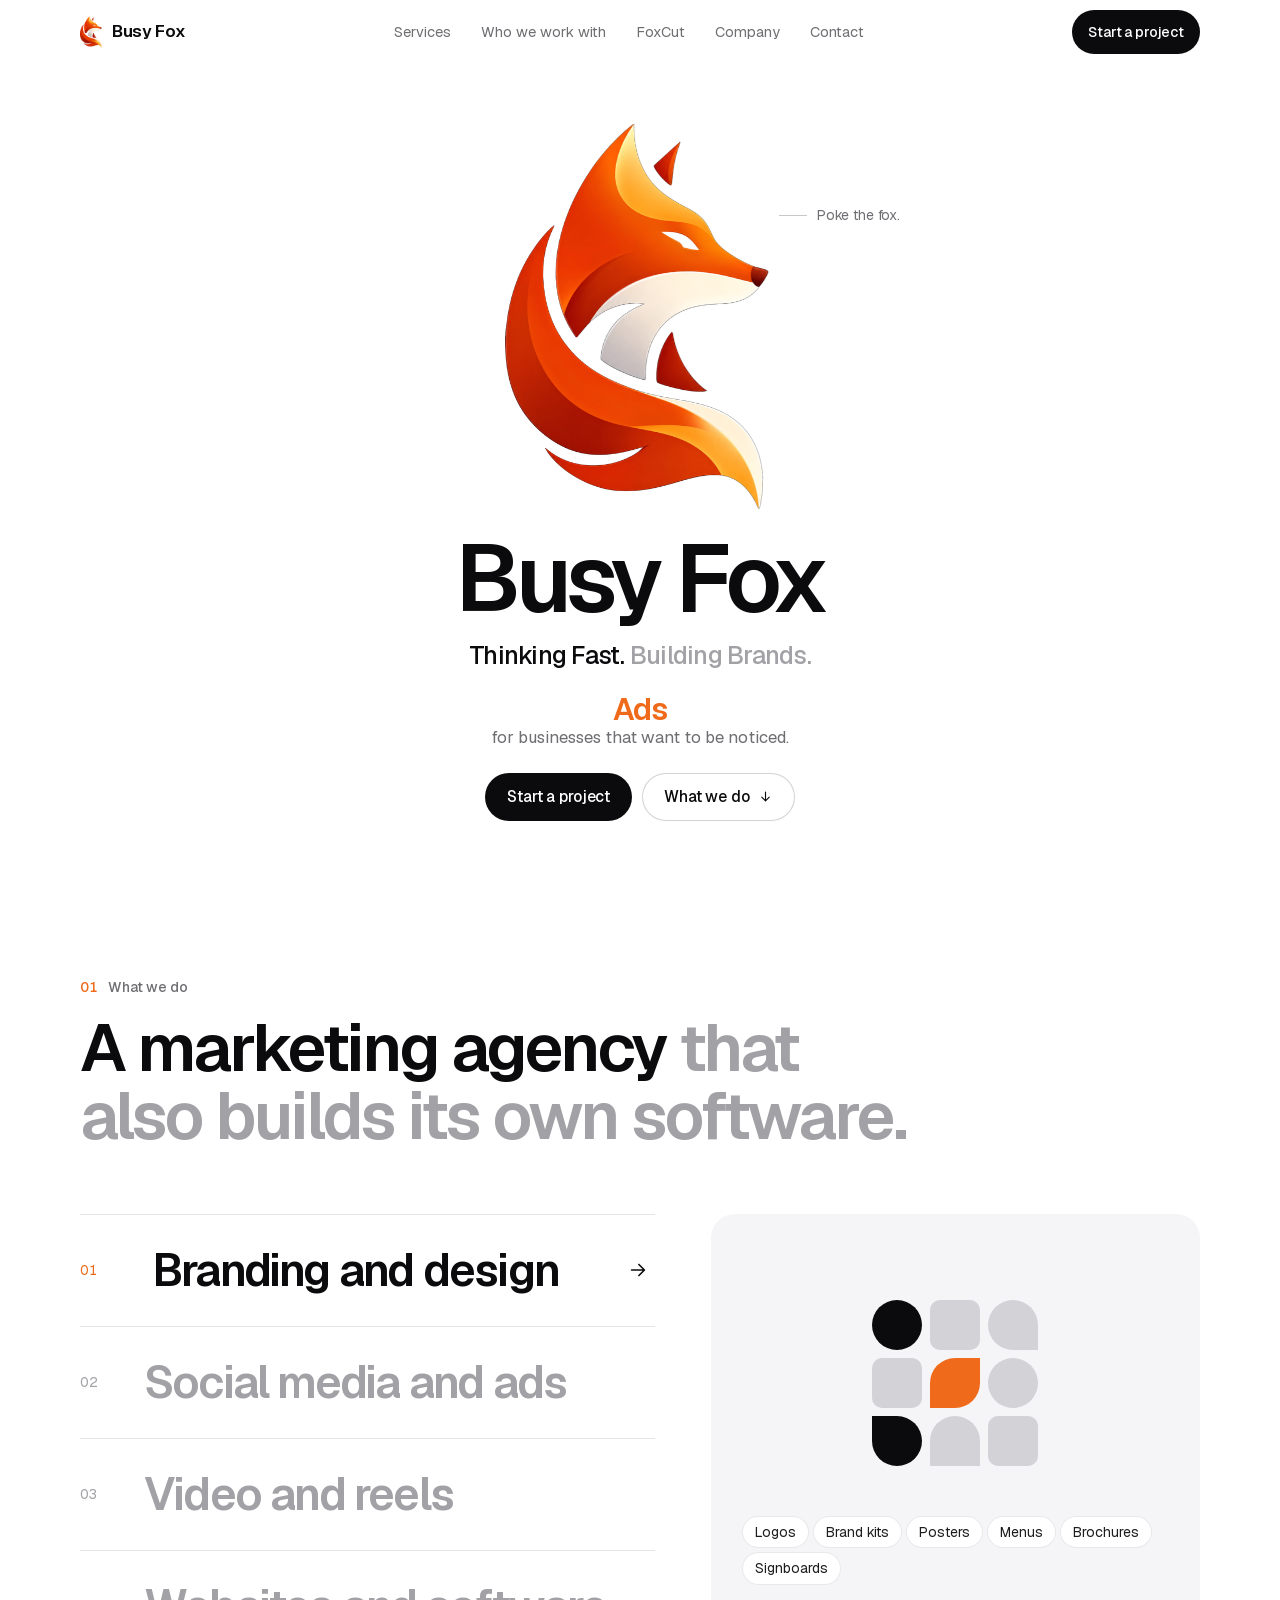
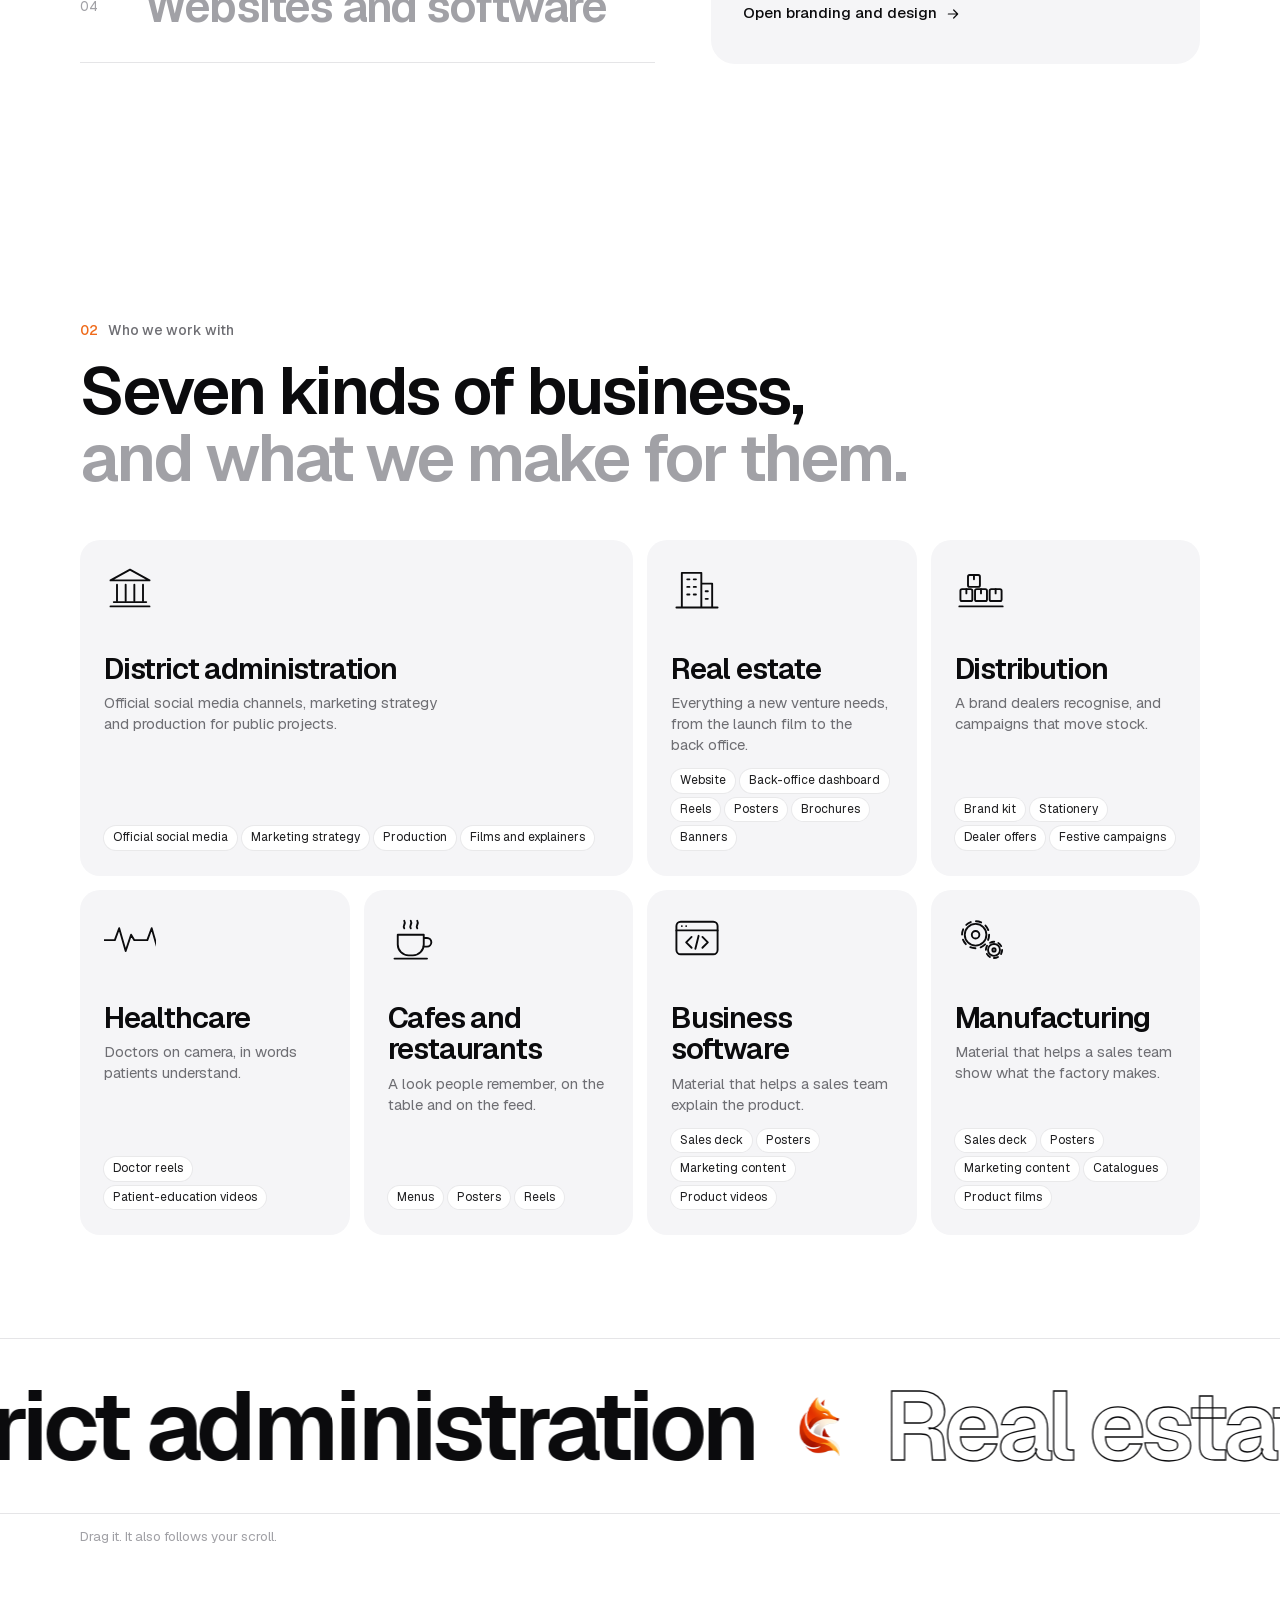
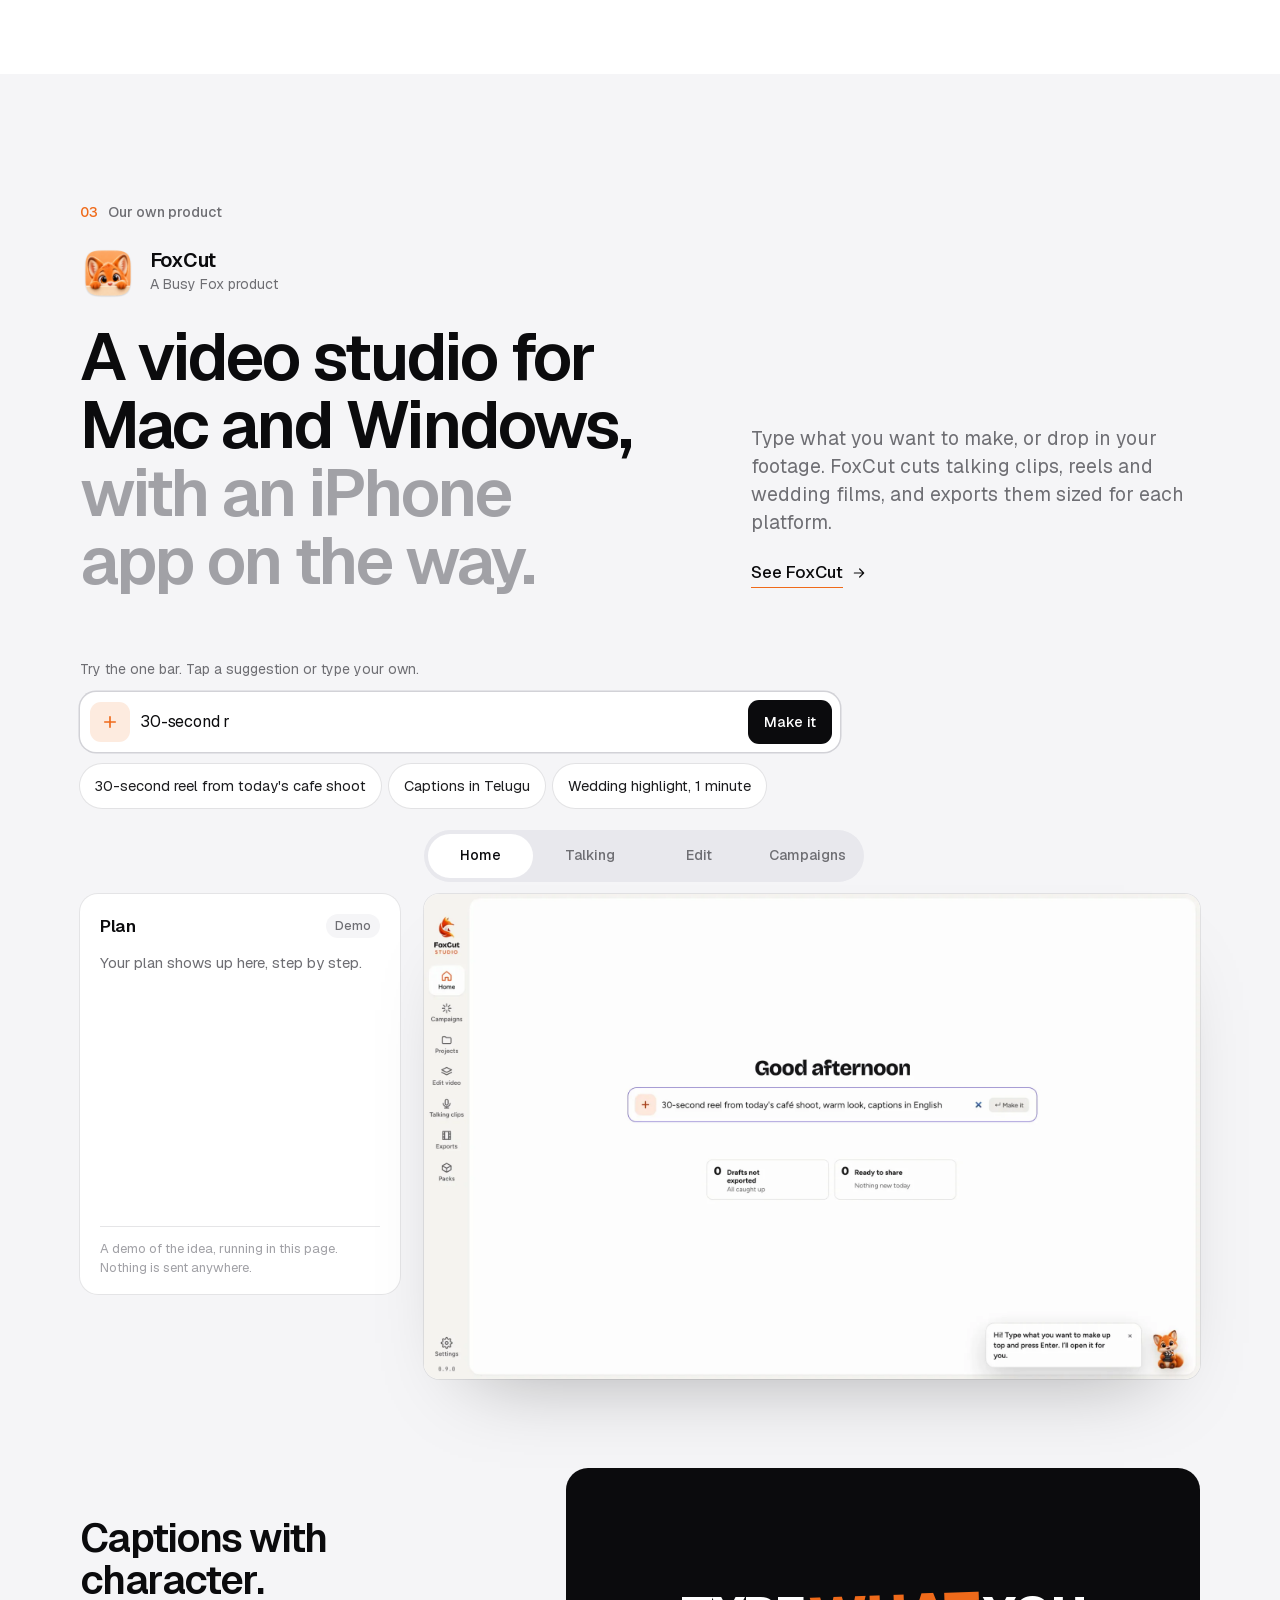
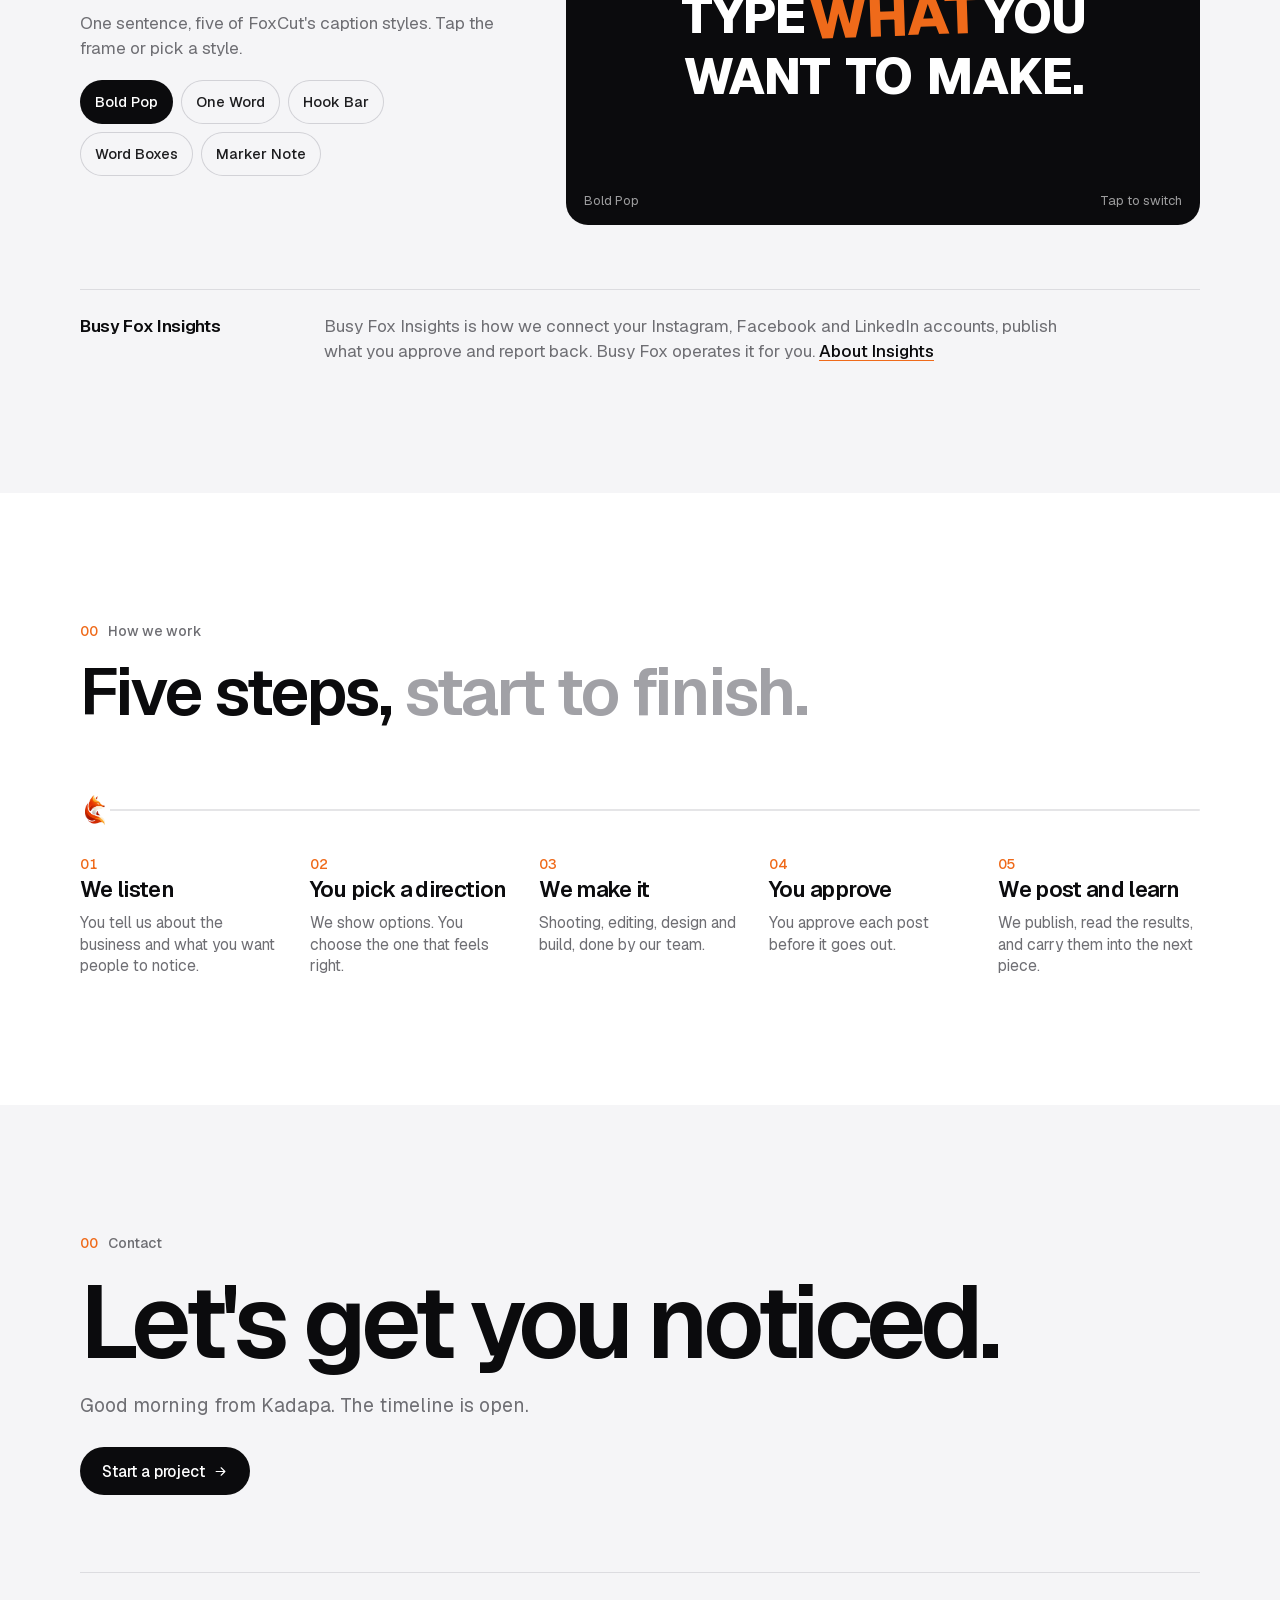
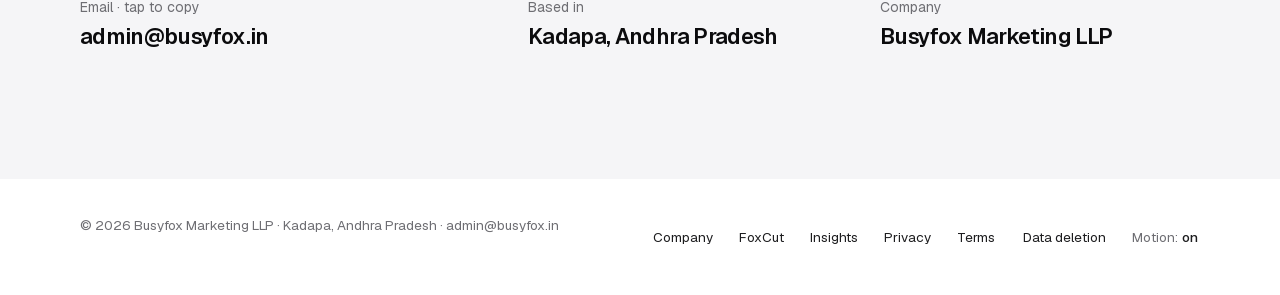
==== index.html @ d318de0f "Busy Fox company website Co-Authored-By: Claude Fable 5.2 <noreply@anthropic.com>" ====
<!doctype html>
<html lang="en">
<head>
<meta charset="utf-8">
<meta name="viewport" content="width=device-width, initial-scale=1, viewport-fit=cover">
<title>Busy Fox · Thinking Fast. Building Brands.</title>
<meta name="description" content="Busy Fox is a marketing agency in Kadapa that also builds its own software. Brands, ads, reels and websites.">
<link rel="canonical" href="https://busyfox.in/">
<meta property="og:type" content="website">
<meta property="og:site_name" content="Busy Fox">
<meta property="og:title" content="Busy Fox · Thinking Fast. Building Brands.">
<meta property="og:description" content="Busy Fox is a marketing agency in Kadapa that also builds its own software. Brands, ads, reels and websites.">
<meta property="og:url" content="https://busyfox.in/">
<meta property="og:image" content="https://busyfox.in/assets/fox300.png">
<meta name="theme-color" content="#ffffff">
<link rel="icon" href="assets/fox300.png">
<link rel="preload" as="font" type="font/woff2" href="assets/fonts/geist-latin.woff2" crossorigin>
<link rel="preload" as="image" href="assets/fox-mark.png">
<script>
(function(){
  var r = document.documentElement, pref = null;
  try { pref = localStorage.getItem('bf-motion'); } catch(e){}
  var reduce = window.matchMedia && window.matchMedia('(prefers-reduced-motion: reduce)').matches;
  var still = pref ? pref === 'off' : reduce;
  var sda = !still && window.CSS && CSS.supports && CSS.supports('animation-timeline: view()');
  r.className = 'js' + (still ? ' still' : '') + (sda ? ' sda' : '');
})();
</script>
<link rel="stylesheet" href="assets/site.css">
</head>
<body class="home">

<header class="head">
  <div class="wrap">
    <a class="brand" href="index.html#top" aria-label="Busy Fox, home">
      <span class="brand-slot" id="markSlot"><img id="mark" src="assets/fox-mark.png" alt="" width="467" height="680"></span>
      <span class="brand-word" id="brandWord">Busy Fox</span>
    </a>
    <nav class="nav" aria-label="Main">
      <a href="services.html">Services</a><a href="index.html#clients">Who we work with</a><a href="foxcut.html">FoxCut</a><a href="company.html">Company</a><a href="index.html#contact">Contact</a>
    </nav>
    <div class="head-cta">
      <a class="pill sm mag" href="mailto:admin@busyfox.in?subject=New%20project"><span>Start a project</span></a>
      <button class="menu-btn" id="menuBtn" aria-label="Menu" aria-expanded="false" aria-controls="sheet"><span></span><span></span></button>
    </div>
  </div>
  <div class="prog" id="prog" aria-hidden="true"></div>
</header>
<nav class="sheet" id="sheet" aria-label="Menu">
  <a href="services.html">Services</a><a href="index.html#clients">Who we work with</a><a href="foxcut.html">FoxCut</a><a href="company.html">Company</a><a href="insights.html">Insights</a><a href="index.html#contact">Contact</a>
</nav>
<div class="cur" id="cur" aria-hidden="true"><i>Open</i></div>

<main id="top">
<section class="hero" id="hero">
  <div class="fox-slot" id="foxSlot">
    <div class="fox-y"><div class="fox-fly" id="foxFly">
      <div class="fox-tilt" id="foxTilt">
        <div class="fox-hop" id="foxHop" role="button" tabindex="0" aria-label="Busy Fox logo. Press it to say hello.">
          <svg class="fox-line" viewBox="0 0 467 680" aria-hidden="true"><g transform="translate(0,680) scale(0.1,-0.1)"><path pathLength="1" d="M2045 6734 c-698 -618 -1168 -1557 -1202 -2399 -13 -340 52 -663 192 -950 61 -124 168 -295 191 -302 5 -2 49 45 96 105 236 297 471 445 791 497 98 16 257 20 257 7 0 -4 -30 -23 -67 -41 -370 -182 -587 -471 -633 -844 -7 -59 -7 -93 0 -106 36 -69 422 -256 673 -327 121 -34 132 -31 123 40 -3 29 -1 113 4 187 48 629 412 1016 1035 1098 44 6 141 15 215 21 396 32 569 111 738 340 57 76 142 229 142 255 0 22 -47 42 -166 69 -130 29 -227 66 -389 149 -238 121 -384 238 -455 365 -183 327 -216 359 -540 521 -297 149 -413 226 -543 358 -236 241 -359 558 -380 978 l-2 49 -80 -70z"/><path pathLength="1" d="M2705 6307 l-219 -213 27 -46 c37 -63 165 -197 232 -244 60 -41 74 -38 75 16 2 157 44 434 90 585 32 109 34 115 23 115 -5 0 -107 -96 -228 -213z"/><path pathLength="1" d="M710 4933 c-550 -589 -814 -1546 -669 -2423 71 -429 245 -762 547 -1051 448 -428 957 -554 1599 -394 76 19 166 43 201 54 34 10 62 15 62 11 0 -15 -94 -91 -162 -132 -229 -136 -471 -195 -761 -185 -290 10 -510 86 -723 248 -36 28 -67 49 -70 47 -12 -13 92 -147 190 -243 336 -333 798 -525 1259 -525 279 0 484 39 1017 193 247 72 345 89 523 95 102 3 180 0 220 -8 253 -49 475 -240 628 -538 28 -55 45 -79 49 -70 39 70 59 512 32 678 -95 574 -390 946 -918 1153 -153 60 -411 123 -669 162 -548 83 -904 186 -1280 370 -635 312 -1009 805 -1126 1486 -31 178 -34 542 -6 684 26 129 61 248 107 361 22 54 40 99 40 101 0 15 -30 -9 -90 -74z"/><path pathLength="1" d="M2862 3153 c-128 -188 -191 -393 -199 -649 -7 -213 -15 -200 157 -250 268 -78 594 -123 719 -98 41 9 39 13 -21 54 -79 53 -234 214 -310 320 -120 168 -205 350 -259 554 -15 60 -32 113 -38 119 -5 5 -24 -13 -49 -50z"/></g></svg>
          <img src="assets/fox-mark.png" alt="" width="467" height="680" fetchpriority="high" draggable="false">
        </div>
      </div>
    </div></div>
    <p class="quip" id="quip" aria-live="polite"><span id="quipText">Poke the fox.</span></p>
  </div>
  <h1 aria-label="Busy Fox"><span class="w" aria-hidden="true"><i style="--d:0">Busy</i></span> <span class="w" aria-hidden="true"><i style="--d:1">Fox</i></span></h1>
  <p class="tag" aria-label="Thinking Fast. Building Brands."><span class="w" aria-hidden="true"><i style="--d:3">Thinking</i></span> <span class="w" aria-hidden="true"><i style="--d:4">Fast.</i></span> <span class="w g" aria-hidden="true"><i style="--d:5">Building</i></span> <span class="w g" aria-hidden="true"><i style="--d:6">Brands.</i></span></p>
  <p class="rot up" id="rot" style="--d:4" aria-label="Brands, ads, reels and websites"><b class="cur" aria-hidden="true">Brands</b><b aria-hidden="true">Ads</b><b aria-hidden="true">Reels</b><b aria-hidden="true">Websites</b></p>
  <p class="lede up" style="--d:5">for businesses that want to be noticed.</p>
  <div class="cta up" style="--d:6">
    <a class="pill mag" href="mailto:admin@busyfox.in?subject=New%20project"><span>Start a project</span></a>
    <a class="pill ghost mag" href="#services"><span>What we do<svg class="dn" viewBox="0 0 24 24" fill="none" stroke="currentColor" stroke-width="1.8" stroke-linecap="round" stroke-linejoin="round"><path d="M12 5v14M6 13l6 6 6-6"/></svg></span></a>
  </div>
</section>

<section class="sec" id="services">
  <div class="wrap">
    <div data-rv>
      <p class="eyebrow rv"><span class="num" data-n="1">01</span> What we do</p>
      <h2 class="h2" data-split>A marketing agency <em>that also builds its own software.</em></h2>
    </div>
    <div class="svc" id="svc" data-rv>
      <ol class="svc-list rv" id="svcList">
        <li><a class="svc-row on" href="services.html#branding" data-i="0"><span class="n">01</span><span class="nm">Branding and design</span><svg viewBox="0 0 24 24" fill="none" stroke="currentColor" stroke-width="1.8" stroke-linecap="round" stroke-linejoin="round" aria-hidden="true"><path d="M5 12h14M13 6l6 6-6 6"/></svg></a></li>
        <li><a class="svc-row" href="services.html#social" data-i="1"><span class="n">02</span><span class="nm">Social media and ads</span><svg viewBox="0 0 24 24" fill="none" stroke="currentColor" stroke-width="1.8" stroke-linecap="round" stroke-linejoin="round" aria-hidden="true"><path d="M5 12h14M13 6l6 6-6 6"/></svg></a></li>
        <li><a class="svc-row" href="services.html#video" data-i="2"><span class="n">03</span><span class="nm">Video and reels</span><svg viewBox="0 0 24 24" fill="none" stroke="currentColor" stroke-width="1.8" stroke-linecap="round" stroke-linejoin="round" aria-hidden="true"><path d="M5 12h14M13 6l6 6-6 6"/></svg></a></li>
        <li><a class="svc-row" href="services.html#web" data-i="3"><span class="n">04</span><span class="nm">Websites and software</span><svg viewBox="0 0 24 24" fill="none" stroke="currentColor" stroke-width="1.8" stroke-linecap="round" stroke-linejoin="round" aria-hidden="true"><path d="M5 12h14M13 6l6 6-6 6"/></svg></a></li>
      </ol>
      <div class="svc-stage rv" aria-live="polite">
        <div class="svc-pane on">
          <div class="ill" aria-hidden="true"><div class="ib">
            <i style="--k:0;--x:-70px;--y:-40px;--r:-80deg"></i><i style="--k:1;--x:10px;--y:-70px;--r:60deg"></i><i style="--k:2;--x:80px;--y:-30px;--r:120deg"></i>
            <i style="--k:3;--x:-90px;--y:10px;--r:40deg"></i><i style="--k:4;--x:0px;--y:30px;--r:-160deg"></i><i style="--k:5;--x:90px;--y:20px;--r:-50deg"></i>
            <i style="--k:6;--x:-60px;--y:70px;--r:100deg"></i><i style="--k:7;--x:20px;--y:80px;--r:-30deg"></i><i style="--k:8;--x:70px;--y:60px;--r:75deg"></i>
          </div></div>
          <ul><li style="--k:0">Logos</li><li style="--k:1">Brand kits</li><li style="--k:2">Posters</li><li style="--k:3">Menus</li><li style="--k:4">Brochures</li><li style="--k:5">Signboards</li></ul>
          <a class="svc-go" href="services.html#branding">Open branding and design<svg viewBox="0 0 24 24" fill="none" stroke="currentColor" stroke-width="1.8" stroke-linecap="round" stroke-linejoin="round" aria-hidden="true"><path d="M5 12h14M13 6l6 6-6 6"/></svg></a>
        </div>
        <div class="svc-pane">
          <div class="ill" aria-hidden="true"><div class="is"><i style="--k:0;--h:28%"></i><i style="--k:1;--h:42%"></i><i style="--k:2;--h:36%"></i><i style="--k:3;--h:58%"></i><i style="--k:4;--h:50%"></i><i style="--k:5;--h:74%"></i><i style="--k:6;--h:96%"></i></div></div>
          <ul><li style="--k:0">Content calendars</li><li style="--k:1">Instagram, Facebook and LinkedIn publishing</li><li style="--k:2">Meta and Google ads</li><li style="--k:3">WhatsApp Business marketing</li><li style="--k:4">Monthly report</li></ul>
          <a class="svc-go" href="services.html#social">Open social media and ads<svg viewBox="0 0 24 24" fill="none" stroke="currentColor" stroke-width="1.8" stroke-linecap="round" stroke-linejoin="round" aria-hidden="true"><path d="M5 12h14M13 6l6 6-6 6"/></svg></a>
        </div>
        <div class="svc-pane">
          <div class="ill" aria-hidden="true"><div class="iv"><div class="iv-screen"><span class="iv-play"></span><span class="iv-bar"></span></div><div class="iv-tl"><i style="flex:3"></i><i style="flex:2"></i><i style="flex:4"></i><i style="flex:1.5"></i><i style="flex:2.5"></i><b class="iv-head"></b></div></div></div>
          <ul><li style="--k:0">Reels</li><li style="--k:1">Ads</li><li style="--k:2">Launch films</li><li style="--k:3">Event and wedding films</li><li style="--k:4">Doctor videos</li></ul>
          <a class="svc-go" href="services.html#video">Open video and reels<svg viewBox="0 0 24 24" fill="none" stroke="currentColor" stroke-width="1.8" stroke-linecap="round" stroke-linejoin="round" aria-hidden="true"><path d="M5 12h14M13 6l6 6-6 6"/></svg></a>
        </div>
        <div class="svc-pane">
          <div class="ill" aria-hidden="true"><div class="iw"><div class="iw-top"><s></s><s></s><s></s><span class="iw-url">busyfox.in</span></div><div class="iw-body"><b style="--k:0"></b><div><i style="--k:1"></i><i style="--k:2"></i><i style="--k:3"></i></div></div></div></div>
          <ul><li style="--k:0">Client websites</li><li style="--k:1">Business tools</li><li style="--k:2">Our own products</li></ul>
          <a class="svc-go" href="services.html#web">Open websites and software<svg viewBox="0 0 24 24" fill="none" stroke="currentColor" stroke-width="1.8" stroke-linecap="round" stroke-linejoin="round" aria-hidden="true"><path d="M5 12h14M13 6l6 6-6 6"/></svg></a>
        </div>
      </div>
    </div>
  </div>
</section>

<section class="sec clients" id="clients">
  <div class="wrap">
    <div data-rv>
      <p class="eyebrow rv"><span class="num" data-n="2">02</span> Who we work with</p>
      <h2 class="h2" data-split>Seven kinds of business, <em>and what we make for them.</em></h2>
    </div>
    <ul class="wall" id="wall" data-rv>
      <li class="rv wide"><div class="tile" data-c="0" tabindex="0"><svg class="ico" viewBox="0 0 48 48" aria-hidden="true"><path class="i-roof" d="M6 17 24 7l18 10z"/><path class="i-col" style="--n:0" d="M12 21v15"/><path class="i-col" style="--n:1" d="M20 21v15"/><path class="i-col" style="--n:2" d="M28 21v15"/><path class="i-col" style="--n:3" d="M36 21v15"/><path d="M6 41h36M9 37h30"/></svg><h3>District administration</h3><p>Official social media channels, marketing strategy and production for public projects.</p><ul class="tl-tags"><li>Official social media</li><li>Marketing strategy</li><li>Production</li><li>Films and explainers</li></ul></div></li>
      <li class="rv"><div class="tile" data-c="1" tabindex="0"><svg class="ico" viewBox="0 0 48 48" aria-hidden="true"><path d="M10 42V10h18v32M28 20h10v22M5 42h38"/><path class="i-win" style="--n:0" d="M15 16h2"/><path class="i-win" style="--n:1" d="M21 16h2"/><path class="i-win" style="--n:2" d="M15 23h2"/><path class="i-win" style="--n:3" d="M21 23h2"/><path class="i-win" style="--n:4" d="M15 30h2"/><path class="i-win" style="--n:5" d="M21 30h2"/><path class="i-win" style="--n:2" d="M32 27h2"/><path class="i-win" style="--n:4" d="M32 34h2"/></svg><h3>Real estate</h3><p>Everything a new venture needs, from the launch film to the back office.</p><ul class="tl-tags"><li>Website</li><li>Back-office dashboard</li><li>Reels</li><li>Posters</li><li>Brochures</li><li>Banners</li></ul></div></li>
      <li class="rv"><div class="tile" data-c="2" tabindex="0"><svg class="ico" viewBox="0 0 48 48" aria-hidden="true"><g class="i-box" style="--n:2"><rect x="5" y="25" width="11" height="11" rx="1.5"/><path d="M10.5 25v4"/></g><g class="i-box" style="--n:1"><rect x="18.5" y="25" width="11" height="11" rx="1.5"/><path d="M24 25v4"/></g><g class="i-box" style="--n:0"><rect x="32" y="25" width="11" height="11" rx="1.5"/><path d="M37.5 25v4"/></g><g class="i-box" style="--n:1"><rect x="12" y="12" width="11" height="11" rx="1.5"/><path d="M17.5 12v4"/></g><path d="M4 41h40"/></svg><h3>Distribution</h3><p>A brand dealers recognise, and campaigns that move stock.</p><ul class="tl-tags"><li>Brand kit</li><li>Stationery</li><li>Dealer offers</li><li>Festive campaigns</li></ul></div></li>
      <li class="rv"><div class="tile" data-c="3" tabindex="0"><svg class="ico" viewBox="0 0 48 48" aria-hidden="true"><path class="i-pulse" d="M0 26h10l4-11 6 21 5-15 3 5h12l4-11 6 21 5-15 3 5h12l4-11 6 21 5-15 3 5h10"/></svg><h3>Healthcare</h3><p>Doctors on camera, in words patients understand.</p><ul class="tl-tags"><li>Doctor reels</li><li>Patient-education videos</li></ul></div></li>
      <li class="rv"><div class="tile" data-c="4" tabindex="0"><svg class="ico" viewBox="0 0 48 48" aria-hidden="true"><path d="M9 21h24v9a10 10 0 0 1-10 10h-4A10 10 0 0 1 9 30zM33 24h3a4 4 0 0 1 0 8h-3.5M6 43h30"/><path class="i-steam" style="--n:0" d="M15 15c-2-2 2-4 0-7"/><path class="i-steam" style="--n:1" d="M21 15c-2-2 2-4 0-7"/><path class="i-steam" style="--n:2" d="M27 15c-2-2 2-4 0-7"/></svg><h3>Cafes and restaurants</h3><p>A look people remember, on the table and on the feed.</p><ul class="tl-tags"><li>Menus</li><li>Posters</li><li>Reels</li></ul></div></li>
      <li class="rv"><div class="tile" data-c="5" tabindex="0"><svg class="ico" viewBox="0 0 48 48" aria-hidden="true"><rect x="5" y="9" width="38" height="30" rx="4"/><path d="M5 17h38M10 13h.01M14 13h.01"/><path class="i-bl" d="M19 23l-5 5 5 5"/><path class="i-br" d="M29 23l5 5-5 5"/><path d="M25.5 22l-3 12"/></svg><h3>Business software</h3><p>Material that helps a sales team explain the product.</p><ul class="tl-tags"><li>Sales deck</li><li>Posters</li><li>Marketing content</li><li>Product videos</li></ul></div></li>
      <li class="rv"><div class="tile" data-c="6" tabindex="0"><svg class="ico" viewBox="0 0 48 48" aria-hidden="true"><g class="i-gear"><circle cx="19" cy="21" r="12.5" stroke-width="4.5" stroke-dasharray="4.900 4.918" stroke-linecap="butt"/><circle cx="19" cy="21" r="10"/><circle cx="19" cy="21" r="3.5"/></g><g class="i-gear2"><circle cx="36" cy="35" r="7.5" stroke-width="3.5" stroke-dasharray="3.900 3.954" stroke-linecap="butt"/><circle cx="36" cy="35" r="5.5"/><circle cx="36" cy="35" r="1.5"/></g></svg><h3>Manufacturing</h3><p>Material that helps a sales team show what the factory makes.</p><ul class="tl-tags"><li>Sales deck</li><li>Posters</li><li>Marketing content</li><li>Catalogues</li><li>Product films</li></ul></div></li>
    </ul>
  </div>
  <div class="mq" id="mq" aria-hidden="true">
    <div class="mq-track" id="mqTrack"><span>District administration</span><img src="assets/fox-mark.png" alt="" loading="lazy" draggable="false"><span>Real estate</span><img src="assets/fox-mark.png" alt="" loading="lazy" draggable="false"><span>Distribution</span><img src="assets/fox-mark.png" alt="" loading="lazy" draggable="false"><span>Healthcare</span><img src="assets/fox-mark.png" alt="" loading="lazy" draggable="false"><span>Cafes and restaurants</span><img src="assets/fox-mark.png" alt="" loading="lazy" draggable="false"><span>Business software</span><img src="assets/fox-mark.png" alt="" loading="lazy" draggable="false"><span>Manufacturing</span><img src="assets/fox-mark.png" alt="" loading="lazy" draggable="false"></div>
  </div>
  <div class="wrap"><p class="mq-hint">Drag it. It also follows your scroll.</p></div>
</section>

<section class="sec fc" id="foxcut">
  <div class="wrap">
    <div class="fc-top" data-rv>
      <div>
        <p class="eyebrow rv" style="margin-bottom:22px"><span class="num" data-n="3">03</span> Our own product</p>
        <div class="fc-id rv"><img src="assets/foxcut/icon.png" alt="" width="56" height="56" loading="lazy"><div><b>FoxCut</b><span>A Busy Fox product</span></div></div>
        <h2 class="h2" data-split style="margin-top:22px">A video studio for Mac and Windows, <em>with an iPhone app on the way.</em></h2>
      </div>
      <div class="fc-copy rv">
        <p>Type what you want to make, or drop in your footage. FoxCut cuts talking clips, reels and wedding films, and exports them sized for each platform.</p>
        <a class="link" href="foxcut.html"><span class="ul">See FoxCut</span><svg viewBox="0 0 24 24" fill="none" stroke="currentColor" stroke-width="1.8" stroke-linecap="round" stroke-linejoin="round"><path d="M5 12h14M13 6l6 6-6 6"/></svg></a>
      </div>
    </div>

    <div class="toy" id="toy">
      <div data-rv>
        <p class="toy-label rv">Try the one bar. Tap a suggestion or type your own.</p>
        <form class="bar rv" id="bar" autocomplete="off">
          <span class="bar-plus" aria-hidden="true"><svg viewBox="0 0 24 24" fill="none" stroke="currentColor" stroke-width="2.2" stroke-linecap="round"><path d="M12 5v14M5 12h14"/></svg></span>
          <input id="barIn" type="text" placeholder="What do you want to make?" aria-label="What do you want to make?" enterkeyhint="go" maxlength="90">
          <button class="bar-go" type="submit">Make it</button>
        </form>
        <div class="chips rv" id="chips">
          <button type="button" data-p="reel">30-second reel from today's cafe shoot</button>
          <button type="button" data-p="captions">Captions in Telugu</button>
          <button type="button" data-p="wedding">Wedding highlight, 1 minute</button>
        </div>
      </div>
      <div class="toy-grid">
        <div class="plan" data-rv>
          <p class="plan-h rv">Plan <span>Demo</span></p>
          <ol id="planList" aria-live="polite"><li class="hint" style="--k:0">Your plan shows up here, step by step.</li></ol>
          <p class="plan-f">A demo of the idea, running in this page. Nothing is sent anywhere.</p>
        </div>
        <div>
          <div class="tabs" role="tablist" aria-label="FoxCut screens">
            <button role="tab" aria-selected="true" data-i="0">Home</button>
            <button role="tab" aria-selected="false" data-i="1">Talking</button>
            <button role="tab" aria-selected="false" data-i="2">Edit</button>
            <button role="tab" aria-selected="false" data-i="3">Campaigns</button>
          </div>
          <div class="stage-slot" id="stageSlot">
            <div class="stage" id="stage">
              <img class="on" style="--fx:53%;--fy:46%" src="assets/foxcut/home-typed.webp" alt="FoxCut home screen with a typed request" width="2000" height="1250" loading="lazy" decoding="async">
              <img style="--fx:54%;--fy:24%" src="assets/foxcut/talking.webp" alt="FoxCut talking clips screen" width="2000" height="1250" loading="lazy" decoding="async">
              <img style="--fx:34%;--fy:21%" src="assets/foxcut/edit.webp" alt="FoxCut edit screen: talking clip, reel or wedding film" width="2000" height="1250" loading="lazy" decoding="async">
              <img style="--fx:11%;--fy:3%" src="assets/foxcut/campaigns.webp" alt="FoxCut campaigns screen" width="2000" height="1250" loading="lazy" decoding="async">
            </div>
          </div>
        </div>
      </div>
    </div>

    <div class="capx" data-rv>
      <div class="rv">
        <h3>Captions with character.</h3>
        <p>One sentence, five of FoxCut's caption styles. Tap the frame or pick a style.</p>
        <div class="cap-btns" id="capBtns">
          <button type="button" data-s="pop" aria-pressed="true">Bold Pop</button>
          <button type="button" data-s="one" aria-pressed="false">One Word</button>
          <button type="button" data-s="hook" aria-pressed="false">Hook Bar</button>
          <button type="button" data-s="boxes" aria-pressed="false">Word Boxes</button>
          <button type="button" data-s="note" aria-pressed="false">Marker Note</button>
        </div>
      </div>
      <button type="button" class="cap rv" id="cap" data-s="pop" aria-label="Caption style preview. Press to switch style.">
        <span class="cap-line" id="capLine"><span>Type</span><span>what</span><span>you</span><span>want</span><span>to</span><span>make.</span></span>
        <span class="cap-name" id="capName">Bold Pop</span><span class="cap-tap">Tap to switch</span>
      </button>
    </div>

    <div class="insights" data-rv>
      <b class="rv">Busy Fox Insights</b>
      <p class="rv">Busy Fox Insights is how we connect your Instagram, Facebook and LinkedIn accounts, publish what you approve and report back. Busy Fox operates it for you. <a class="tlink" href="insights.html">About Insights</a></p>
    </div>
  </div>
</section>

<section class="sec how" id="how">
  <div class="wrap">
    <div data-rv>
      <p class="eyebrow rv"><span class="num" data-n="4">04</span> How we work</p>
      <h2 class="h2" data-split>Five steps, <em>start to finish.</em></h2>
    </div>
    <div class="stepper" id="stepper">
      <div class="st-line" aria-hidden="true"><i id="stFill"></i></div>
      <div class="runner" id="runner" aria-hidden="true"><img src="assets/fox-mark.png" alt="" loading="lazy"></div>
      <ol class="steps" id="steps">
        <li><span class="n">01</span><h3>We listen</h3><p>You tell us about the business and what you want people to notice.</p></li>
        <li><span class="n">02</span><h3>You pick a direction</h3><p>We show options. You choose the one that feels right.</p></li>
        <li><span class="n">03</span><h3>We make it</h3><p>Shooting, editing, design and build, done by our team.</p></li>
        <li><span class="n">04</span><h3>You approve</h3><p>You approve each post before it goes out.</p></li>
        <li><span class="n">05</span><h3>We post and learn</h3><p>We publish, read the results, and carry them into the next piece.</p></li>
      </ol>
    </div>
  </div>
</section>

<section class="sec contact" id="contact">
  <div class="wrap">
    <div data-rv>
      <p class="eyebrow rv"><span class="num" data-n="5">05</span> Contact</p>
      <h2 class="h2" data-split>Let's get you noticed.</h2>
      <p class="greet rv" id="greet">Hello from Kadapa.</p>
      <div class="cta rv">
        <a class="pill mag" href="mailto:admin@busyfox.in?subject=New%20project"><span>Start a project<svg class="rt" viewBox="0 0 24 24" fill="none" stroke="currentColor" stroke-width="1.8" stroke-linecap="round" stroke-linejoin="round"><path d="M5 12h14M13 6l6 6-6 6"/></svg></span></a>
      </div>
    </div>
    <div class="cgrid" data-rv>
      <button type="button" class="cg rv" id="mail" data-mail="admin@busyfox.in"><small>Email · tap to copy</small><strong><span class="ul">admin@busyfox.in</span><span class="copied" role="status">Copied</span></strong></button>
      <div class="rv"><small>Based in</small><strong>Kadapa, Andhra Pradesh</strong></div>
      <div class="rv"><small>Company</small><strong>Busyfox Marketing LLP</strong></div>
    </div>
  </div>
</section>
</main>

<footer class="foot" id="foot">
  <div class="wrap">
    <p>© 2026 Busyfox Marketing LLP · Kadapa, Andhra Pradesh · admin@busyfox.in</p>
    <nav aria-label="Footer"><a href="company.html">Company</a><a href="foxcut.html">FoxCut</a><a href="insights.html">Insights</a><a href="privacy.html">Privacy</a><a href="terms.html">Terms</a><a href="data-deletion.html">Data deletion</a><button type="button" id="motionBtn" aria-label="Toggle motion">Motion:<b id="motionState">on</b></button></nav>
  </div>
</footer>

<script src="assets/site.js" defer></script>
</body>
</html>
---- assets/site.css ----
/* Busy Fox site: shared design system. Fonts are self-hosted (Geist and Caveat, SIL Open Font License). */
@font-face{ font-family:"Geist"; font-style:normal; font-weight:100 900; font-display:swap; src:url(fonts/geist-latin-ext.woff2) format("woff2");
  unicode-range:U+0100-02BA,U+02BD-02C5,U+02C7-02CC,U+02CE-02D7,U+02DD-02FF,U+0304,U+0308,U+0329,U+1D00-1DBF,U+1E00-1E9F,U+1EF2-1EFF,U+2020,U+20A0-20AB,U+20AD-20C0,U+2113,U+2C60-2C7F,U+A720-A7FF; }
@font-face{ font-family:"Geist"; font-style:normal; font-weight:100 900; font-display:swap; src:url(fonts/geist-latin.woff2) format("woff2");
  unicode-range:U+0000-00FF,U+0131,U+0152-0153,U+02BB-02BC,U+02C6,U+02DA,U+02DC,U+0304,U+0308,U+0329,U+2000-206F,U+20AC,U+2122,U+2191,U+2193,U+2212,U+2215,U+FEFF,U+FFFD; }
@font-face{ font-family:"Caveat"; font-style:normal; font-weight:600; font-display:swap; src:url(fonts/caveat-600-latin.woff2) format("woff2");
  unicode-range:U+0000-00FF,U+0131,U+0152-0153,U+02BB-02BC,U+02C6,U+02DA,U+02DC,U+0304,U+0308,U+0329,U+2000-206F,U+20AC,U+2122,U+2191,U+2193,U+2212,U+2215,U+FEFF,U+FFFD; }
@view-transition{ navigation:auto; }
::view-transition-old(root),::view-transition-new(root){ animation-duration:.28s; animation-timing-function:ease; }

:root{
  --ink:#0b0b0d; --text:#1d1d1f; --mute:#6e6e73; --faint:#a1a1a6;
  --line:#e5e5e7; --grey:#f5f5f7; --white:#fff; --fox:#ef6a1a;
  --gut:20px; --max:1200px; --head:56px;
  --ease:cubic-bezier(.16,1,.3,1); --spring:cubic-bezier(.3,1.5,.5,1);
}
@media (min-width:760px){ :root{ --gut:40px; --head:64px; } }
*,*::before,*::after{ box-sizing:border-box; }
html{ -webkit-text-size-adjust:100%; overflow-x:clip; scroll-padding-top:calc(var(--head) + 16px); }
body{ margin:0; background:var(--white); color:var(--text); overflow-x:clip;
  font-family:"Geist",-apple-system,BlinkMacSystemFont,"Helvetica Neue",Arial,sans-serif;
  font-size:17px; line-height:1.5; -webkit-font-smoothing:antialiased; text-rendering:optimizeLegibility; }
img,video,svg{ display:block; max-width:100%; }
a{ color:inherit; text-decoration:none; }
h1,h2,h3,p,ul,ol,figure{ margin:0; padding:0; }
ul,ol{ list-style:none; }
button,input{ font:inherit; color:inherit; background:none; border:0; padding:0; }
button{ cursor:pointer; -webkit-tap-highlight-color:transparent; }
:focus-visible{ outline:2px solid var(--fox); outline-offset:3px; border-radius:6px; }
.wrap{ width:100%; max-width:var(--max); margin-inline:auto; padding-inline:var(--gut); }

/* ---------- header ---------- */
.head{ position:fixed; inset:0 0 auto 0; height:var(--head); z-index:50; background:var(--white); }
.head::after{ content:""; position:absolute; inset:auto 0 0 0; height:1px; background:var(--line); opacity:0; transition:opacity .3s; }
.scrolled .head::after{ opacity:1; }
.prog{ position:absolute; inset:auto 0 -1px 0; height:2px; background:var(--fox); transform:scaleX(0); transform-origin:0 50%; z-index:1; }
.head .wrap{ height:100%; display:flex; align-items:center; justify-content:space-between; gap:16px; }
.brand{ display:inline-flex; align-items:center; gap:10px; min-height:44px; font-weight:600; font-size:17px; letter-spacing:-.02em; color:var(--ink); }
.brand-slot{ width:22px; height:32px; flex:none; }
.brand-slot img{ width:100%; height:100%; object-fit:contain; opacity:1; transition:opacity .18s linear; transform-origin:50% 90%; }
.docked .brand-slot img, .still .brand-slot img, html:not(.js) .brand-slot img, body:not(.home) .brand-slot img{ opacity:1; }
.brand-slot img.nod{ animation:nod .9s var(--ease); }
@keyframes nod{ 0%{ transform:none; } 30%{ transform:rotate(16deg) translateY(1px); } 60%{ transform:rotate(-7deg); } 100%{ transform:none; } }
.brand-word{ display:block; }
.nav{ display:none; align-items:center; gap:30px; font-size:14.5px; color:var(--mute); }
.nav a{ position:relative; min-height:44px; display:inline-flex; align-items:center; transition:color .2s; }
.nav a::after{ content:""; position:absolute; left:0; right:0; bottom:11px; height:1.5px; background:var(--ink); transform:scaleX(0); transform-origin:0 50%; transition:transform .45s var(--ease); }
.nav a:hover, .nav a[aria-current]{ color:var(--ink); }
.nav a:hover::after, .nav a[aria-current]::after{ transform:none; }
.head-cta{ display:flex; align-items:center; gap:6px; }
.pill{ display:inline-flex; align-items:center; justify-content:center; min-height:48px; padding:0 22px; border-radius:999px;
  background:var(--ink); color:#fff; font-weight:500; font-size:15.5px; letter-spacing:-.01em; white-space:nowrap; transition:background-color .2s; }
.pill > span{ display:inline-flex; align-items:center; gap:8px; pointer-events:none; }
.pill:hover{ background:#2a2a2e; }
.pill.ghost{ background:transparent; color:var(--ink); box-shadow:inset 0 0 0 1px #d2d2d7; }
.pill.ghost:hover{ background:var(--grey); }
.pill.sm{ min-height:44px; padding:0 16px; font-size:14px; }
.pill svg{ width:15px; height:15px; flex:none; transition:transform .45s var(--ease); }
.pill:hover svg.dn{ transform:translateY(3px); }
.pill:hover svg.rt{ transform:translateX(4px); }
.menu-btn{ width:44px; height:44px; display:flex; flex-direction:column; align-items:center; justify-content:center; gap:6px; margin-right:-10px; }
.menu-btn span{ display:block; width:18px; height:1.5px; background:var(--ink); transition:transform .35s var(--ease); }
.menu-open .menu-btn span:first-child{ transform:translateY(3.75px) rotate(45deg); }
.menu-open .menu-btn span:last-child{ transform:translateY(-3.75px) rotate(-45deg); }
.sheet{ position:fixed; inset:var(--head) 0 auto 0; z-index:70; background:var(--white); border-bottom:1px solid var(--line);
  padding:8px var(--gut) 20px; opacity:0; visibility:hidden; pointer-events:none; transform:translate3d(0,-10px,0);
  transition:opacity .3s, transform .45s var(--ease), visibility 0s .3s; }
.menu-open .sheet{ opacity:1; visibility:visible; pointer-events:auto; transform:none; transition:opacity .3s, transform .45s var(--ease), visibility 0s; }
.sheet a{ display:flex; align-items:center; min-height:52px; font-size:22px; font-weight:500; letter-spacing:-.025em; color:var(--ink); border-bottom:1px solid var(--line); }
.sheet a:last-child{ border-bottom:0; }
@media (min-width:900px){ .nav{ display:flex; } .menu-btn,.sheet{ display:none; } }

/* pointer label */
.cur{ position:fixed; left:0; top:0; z-index:80; pointer-events:none; }
.cur i{ display:block; font-style:normal; margin:14px 0 0 14px; padding:7px 13px; border-radius:999px; background:var(--fox); color:#fff; font-size:13px; font-weight:500;
  transform:scale(0); opacity:0; transform-origin:0 0; transition:transform .35s var(--spring), opacity .2s; }
.cur.on i{ transform:none; opacity:1; }

/* ---------- hero ---------- */
.hero{ min-height:100vh; min-height:100svh; padding:calc(var(--head) + 12px) var(--gut) 28px;
  display:flex; flex-direction:column; align-items:center; justify-content:center; text-align:center; }
.fox-slot{ height:clamp(220px, 41svh, 620px); aspect-ratio:467/680; flex:none; position:relative; z-index:60; }
.fox-y{ width:100%; height:100%; }
.fox-fly{ width:100%; height:100%; transform-origin:50% 50%; }
.scrolled:not(.docked) .fox-fly, .scrolled:not(.docked) .fox-y{ will-change:transform, translate, scale; }
.docked .fox-fly{ opacity:0; pointer-events:none; }
.fox-tilt{ width:100%; height:100%; }
.fox-hop{ position:relative; width:100%; height:100%; cursor:pointer; touch-action:pan-y; -webkit-tap-highlight-color:transparent; user-select:none; -webkit-user-select:none; }
.fox-hop:focus-visible{ outline-offset:8px; border-radius:16px; }
.fox-hop img{ width:100%; height:100%; object-fit:contain; -webkit-user-drag:none; pointer-events:none; }
.fox-line{ position:absolute; inset:0; width:100%; height:100%; opacity:0; overflow:visible; pointer-events:none; }
.fox-line path{ fill:none; stroke:var(--ink); stroke-width:20; stroke-linejoin:round; stroke-dasharray:1; stroke-dashoffset:0; }
.js .fox-line{ animation:lineFade 1.25s linear both; }
.js .fox-line path{ animation:draw .9s cubic-bezier(.5,0,.2,1) both; }
.js .fox-hop img{ animation:foxIn .7s ease .3s both; }
@keyframes draw{ from{ stroke-dashoffset:1; } to{ stroke-dashoffset:0; } }
@keyframes lineFade{ 0%,60%{ opacity:1; } 100%{ opacity:0; } }
@keyframes foxIn{ from{ opacity:0; transform:scale(.985); } to{ opacity:1; transform:none; } }
.quip{ position:absolute; left:50%; top:100%; margin-top:4px; width:240px; margin-left:-120px; text-align:center; font-size:14px; color:var(--mute); letter-spacing:-.01em; pointer-events:none; }
.quip span{ display:inline-block; }
.js .quip span{ animation:up .9s var(--ease) 1s both; }
@media (min-width:900px){
  .quip{ left:100%; top:20%; margin:0 0 0 6px; width:auto; white-space:nowrap; text-align:left; display:flex; align-items:center; gap:10px; }
  .quip::before{ content:""; width:28px; height:1px; background:#c7c7cc; }
}
.w{ display:inline-block; overflow:hidden; vertical-align:top; padding:0 .07em .16em; margin:0 -.07em -.16em; }
.w > i{ display:inline-block; font-style:normal; }
.hero h1{ margin-top:clamp(30px,4.4svh,40px); font-weight:600; color:var(--ink); line-height:.95;
  font-size:clamp(54px, 7.4vw, 100px); letter-spacing:-.055em; }
@media (min-width:900px){ .hero h1{ margin-top:clamp(12px,2.2svh,24px); } .fox-slot{ height:clamp(230px, 43svh, 620px); } }
.js .hero .w > i{ animation:rise .7s var(--ease) both; animation-delay:calc(.05s + var(--d,0) * .05s); }
@keyframes rise{ from{ transform:translate3d(0,112%,0); } to{ transform:none; } }
.tag{ margin-top:clamp(8px,1.4svh,14px); font-size:clamp(19px,2vw,25px); font-weight:500; letter-spacing:-.03em; color:var(--ink); }
.tag .g{ color:var(--faint); }
.rot{ position:relative; display:block; width:100%; height:1.25em; margin-top:clamp(8px,1.3svh,14px); font-size:clamp(22px,2.4vw,32px); font-weight:600; letter-spacing:-.04em; color:var(--fox); perspective:400px; }
.rot b{ position:absolute; inset:0; font-weight:inherit; opacity:0; transform:translate3d(0,55%,0) rotateX(-85deg); transition:transform .6s var(--ease), opacity .35s; }
.rot b.cur{ opacity:1; transform:none; }
.rot b.out{ opacity:0; transform:translate3d(0,-55%,0) rotateX(85deg); }
.lede{ margin-top:2px; max-width:27em; color:var(--mute); font-size:clamp(16px,1.3vw,18px); line-height:1.4; text-wrap:balance; }
.cta{ margin-top:clamp(16px,2.6svh,28px); display:flex; gap:10px; flex-wrap:wrap; justify-content:center; }
.js .up{ animation:up .7s var(--ease) both; animation-delay:calc(.1s + var(--d,0) * .05s); }
@keyframes up{ from{ opacity:0; transform:translate3d(0,22px,0); } to{ opacity:1; transform:none; } }

/* ---------- shared section type ---------- */
section{ position:relative; }
.sec{ padding-block:clamp(72px,10vw,140px); }
.eyebrow{ font-size:14px; font-weight:500; color:var(--mute); display:flex; align-items:center; gap:10px; }
.eyebrow .num{ color:var(--fox); font-variant-numeric:tabular-nums; font-weight:500; }
.h2{ margin-top:16px; font-weight:600; color:var(--ink); font-size:clamp(34px,5.2vw,68px); line-height:1.02; letter-spacing:-.045em; text-wrap:balance; max-width:16em; }
.h2 .em{ color:var(--faint); }
.js .h2 .w > i{ transform:translate3d(0,112%,0); transition:transform 1.1s var(--ease); transition-delay:calc(var(--i,0) * 45ms); }
.js .in .h2 .w > i{ transform:none; }
.js .rv{ opacity:0; transform:translate3d(0,26px,0);
  transition:opacity 1s var(--ease), transform 1.1s var(--ease); transition-delay:calc(var(--i,0) * 70ms); }
.js .in .rv, .js .rv.in{ opacity:1; transform:none; }
.ul{ position:relative; }
.ul::after{ content:""; position:absolute; left:0; right:0; bottom:-3px; height:1.5px; background:currentColor; transform:scaleX(0); transform-origin:0 50%; transition:transform .5s var(--ease); }
a:hover .ul::after, button:hover .ul::after, .ul.on::after{ transform:none; }

/* ---------- services ---------- */
#services{ padding-top:clamp(40px,6vw,84px); }
.svc{ margin-top:clamp(32px,5vw,64px); display:grid; gap:22px; }
.svc-list{ border-top:1px solid var(--line); }
.svc-row{ display:grid; grid-template-columns:38px minmax(0,1fr) 24px; align-items:center; min-height:64px; padding:10px 0; border-bottom:1px solid var(--line); color:var(--faint); transition:color .35s; cursor:pointer; }
.svc-row .n{ font-size:14px; font-variant-numeric:tabular-nums; }
.svc-row .nm{ font-weight:600; font-size:clamp(24px,3.5vw,46px); line-height:1.08; letter-spacing:-.04em; transition:transform .6s var(--ease); }
.svc-row svg{ width:22px; height:22px; opacity:0; transform:translate3d(-10px,0,0); transition:transform .5s var(--ease), opacity .3s; }
.svc-row.on{ color:var(--ink); }
.svc-row.on .n{ color:var(--fox); }
.svc-row.on .nm{ transform:translate3d(8px,0,0); }
.svc-row.on svg{ opacity:1; transform:none; }
.svc-stage{ position:relative; height:424px; border-radius:24px; background:var(--grey); overflow:hidden; }
.svc-pane{ position:absolute; inset:0; padding:26px 22px 22px; display:flex; flex-direction:column; opacity:0; visibility:hidden; transition:opacity .35s, visibility 0s .35s; }
.svc-pane.on{ opacity:1; visibility:visible; transition:opacity .45s .1s, visibility 0s; }
.ill{ flex:1; display:grid; place-items:center; min-height:0; }
.svc-pane ul{ display:flex; flex-wrap:wrap; gap:6px; }
.svc-pane li{ padding:6px 12px; border-radius:999px; background:#fff; font-size:14px; color:var(--text); line-height:1.3; box-shadow:0 0 0 1px rgba(0,0,0,.05); }
.svc-pane.on li{ animation:up .8s var(--ease) both; animation-delay:calc(.12s + var(--k,0) * 55ms); }
.svc-go{ display:inline-flex; align-items:center; gap:8px; min-height:44px; margin-top:8px; font-weight:500; font-size:15px; color:var(--ink); }
.svc-go svg{ width:16px; height:16px; transition:transform .45s var(--ease); }
.svc-go:hover svg{ transform:translateX(4px); }
@media (min-width:900px){
  .svc{ grid-template-columns:minmax(0,1.08fr) minmax(0,.92fr); gap:56px; align-items:stretch; }
  .svc-row{ grid-template-columns:64px minmax(0,1fr) 28px; min-height:112px; }
  .svc-stage{ height:auto; min-height:450px; }
  .svc-pane{ padding:36px 32px 28px; }
}
/* illustration: video */
.iv{ position:relative; width:280px; height:176px; }
.iv-screen{ position:absolute; left:40px; top:0; width:200px; height:112px; border-radius:12px; background:#fff; box-shadow:0 0 0 1px rgba(0,0,0,.07); overflow:hidden; }
.iv-play{ position:absolute; left:50%; top:50%; width:44px; height:44px; margin:-22px; border-radius:50%; background:var(--ink); }
.iv-play::after{ content:""; position:absolute; left:17px; top:13px; border-left:14px solid #fff; border-top:9px solid transparent; border-bottom:9px solid transparent; }
.iv-bar{ position:absolute; left:0; right:0; bottom:0; height:4px; background:var(--fox); transform-origin:0 50%; }
.iv-tl{ position:absolute; left:0; right:0; bottom:0; height:36px; display:flex; gap:4px; }
.iv-tl i{ height:100%; border-radius:7px; background:#dcdce0; }
.iv-tl i:nth-child(2), .iv-tl i:nth-child(5){ background:var(--ink); }
.iv-head{ position:absolute; left:0; top:-7px; bottom:-7px; width:2px; background:var(--fox); border-radius:2px; }
.iv-head::before{ content:""; position:absolute; left:-4px; top:-4px; width:10px; height:10px; border-radius:50%; background:var(--fox); }
.svc-pane.on .iv-head{ animation:scrub 4.4s cubic-bezier(.5,0,.5,1) infinite; }
.svc-pane.on .iv-bar{ animation:scrubBar 4.4s cubic-bezier(.5,0,.5,1) infinite; }
.svc-pane.on .iv-play{ animation:beat 2.2s var(--ease) infinite; }
@keyframes scrub{ 0%,4%{ transform:translate3d(0,0,0); } 48%,54%{ transform:translate3d(278px,0,0); } 100%{ transform:translate3d(0,0,0); } }
@keyframes scrubBar{ 0%,4%{ transform:scaleX(0); } 48%,54%{ transform:scaleX(1); } 100%{ transform:scaleX(0); } }
@keyframes beat{ 0%,100%{ transform:none; } 12%{ transform:scale(.86); } 30%{ transform:scale(1.06); } 45%{ transform:none; } }
/* illustration: branding */
.ib{ display:grid; grid-template-columns:repeat(3,50px); grid-auto-rows:50px; gap:8px; }
.ib i{ background:#d2d2d7; border-radius:10px; }
.ib i:nth-child(1){ border-radius:50%; background:var(--ink); }
.ib i:nth-child(3){ border-radius:50px 50px 0 50px; }
.ib i:nth-child(5){ background:var(--fox); border-radius:50% 0 50% 0; }
.ib i:nth-child(6){ border-radius:50%; }
.ib i:nth-child(7){ border-radius:0 50px 50px 50px; background:var(--ink); }
.ib i:nth-child(8){ border-radius:50px 50px 0 0; }
.svc-pane.on .ib i{ animation:snap 5s var(--ease) infinite; animation-delay:calc(var(--k) * 70ms); }
@keyframes snap{ 0%{ transform:translate3d(var(--x),var(--y),0) rotate(var(--r)) scale(.55); opacity:0; } 20%,84%{ transform:none; opacity:1; } 96%,100%{ transform:scale(.8); opacity:0; } }
/* illustration: social */
.is{ display:flex; align-items:flex-end; gap:12px; width:252px; height:160px; border-bottom:1.5px solid var(--ink); }
.is i{ flex:1; height:var(--h); background:#d2d2d7; border-radius:6px 6px 0 0; transform-origin:50% 100%; }
.is i:last-child{ background:var(--fox); }
.svc-pane.on .is i{ animation:grow 4.6s var(--ease) infinite; animation-delay:calc(var(--k) * 90ms); }
@keyframes grow{ 0%{ transform:scaleY(0); } 24%,86%{ transform:none; } 97%,100%{ transform:scaleY(0); } }
/* illustration: website */
.iw{ width:272px; height:170px; border-radius:12px; background:#fff; box-shadow:0 0 0 1px rgba(0,0,0,.07); overflow:hidden; }
.iw-top{ height:30px; display:flex; align-items:center; gap:5px; padding:0 10px; border-bottom:1px solid var(--line); }
.iw-top s{ width:7px; height:7px; border-radius:50%; background:#d2d2d7; }
.iw-url{ position:relative; margin-left:8px; flex:1; height:18px; border-radius:9px; background:var(--grey); overflow:hidden; padding-left:9px; font:11px/18px ui-monospace,SFMono-Regular,Menlo,Consolas,monospace; color:var(--ink); white-space:nowrap; }
.iw-url::after{ content:""; position:absolute; left:9px; top:0; bottom:0; width:100%; background:var(--grey); border-left:1.5px solid var(--fox); transform:translateX(10ch); }
.svc-pane.on .iw-url::after{ animation:typeUrl 5.4s steps(10,end) infinite; }
@keyframes typeUrl{ 0%,6%{ transform:translateX(0); } 34%,94%{ transform:translateX(10ch); } 100%{ transform:translateX(0); } }
.iw-body{ padding:12px; display:grid; gap:8px; }
.iw-body b{ display:block; height:48px; border-radius:7px; background:var(--grey); }
.iw-body div{ display:grid; grid-template-columns:repeat(3,1fr); gap:8px; }
.iw-body div i{ height:40px; border-radius:7px; background:var(--grey); }
.iw-body div i:first-child{ background:var(--fox); }
.svc-pane.on .iw-body b, .svc-pane.on .iw-body div i{ animation:pageIn 5.4s var(--ease) infinite; animation-delay:calc(var(--k) * 90ms); }
@keyframes pageIn{ 0%,34%{ opacity:0; transform:translate3d(0,10px,0); } 46%,92%{ opacity:1; transform:none; } 100%{ opacity:0; transform:none; } }
.svc:not(.live) .svc-pane *, .svc:not(.live) .svc-pane *::after{ animation-play-state:paused; }

/* ---------- who we work with ---------- */
.clients{ padding-bottom:0; }
.wall{ margin-top:clamp(28px,4vw,48px); display:grid; gap:10px; grid-template-columns:repeat(2,minmax(0,1fr)); }
.wall .wide{ grid-column:span 2; }
.tile{ position:relative; height:100%; min-height:100%; display:flex; flex-direction:column; padding:16px 16px 18px; border-radius:16px; background:var(--grey); cursor:pointer; outline-offset:3px;
  transition:transform .55s var(--ease), opacity .35s, background-color .35s; -webkit-tap-highlight-color:transparent; }
.tile::after{ content:""; position:absolute; inset:0; border-radius:inherit; box-shadow:0 0 0 1px rgba(0,0,0,.06), 0 26px 44px -30px rgba(0,0,0,.4); opacity:0; transition:opacity .35s; pointer-events:none; }
.ico{ width:44px; height:44px; overflow:hidden; color:var(--ink); transition:color .3s; }
.ico *{ fill:none; stroke:currentColor; stroke-width:1.75; stroke-linecap:round; stroke-linejoin:round; transform-box:fill-box; transform-origin:50% 50%; }
.tile h3{ margin-top:clamp(22px,3vw,44px); font-weight:600; color:var(--ink); font-size:clamp(19px,2.3vw,30px); line-height:1.06; letter-spacing:-.04em; text-wrap:balance; }
.tile p{ margin-top:8px; font-size:14px; line-height:1.4; color:var(--mute); text-wrap:pretty; max-width:34ch; }
.tile .tl-tags{ margin-top:auto; padding-top:14px; display:flex; flex-wrap:wrap; gap:5px; }
.tile .tl-tags li{ padding:4px 9px; border-radius:999px; background:#fff; font-size:12px; line-height:1.3; color:var(--text); box-shadow:0 0 0 1px rgba(0,0,0,.05); transition:background .35s; }
.tile.act .tl-tags li{ background:var(--grey); }
.wall.has-act .tile{ opacity:.34; }
.wall.has-act .tile.act{ opacity:1; transform:translate3d(0,-8px,0); background:#fff; }
.tile.act::after{ opacity:1; }
.tile.act .ico{ color:var(--fox); }
/* icon moves: transform and opacity only, and only while the tile is active */
.tile.act .i-col{ transform-origin:50% 100%; animation:icRise .9s var(--ease) both; animation-delay:calc(var(--n) * 90ms); }
.tile.act .i-roof{ animation:icDrop .7s var(--ease) both; animation-delay:.3s; }
.tile.act .i-win{ animation:icBlink 1.6s linear infinite; animation-delay:calc(var(--n) * 160ms); }
.tile.act .i-box{ animation:icShip 1.8s cubic-bezier(.5,0,.3,1) infinite; animation-delay:calc(var(--n) * 140ms); }
.tile.act .i-pulse{ animation:icPulse 1.5s linear infinite; }
.tile.act .i-steam{ animation:icSteam 1.6s ease-in-out infinite; animation-delay:calc(var(--n) * 260ms); }
.tile.act .i-bl{ animation:icBL 1.2s var(--ease) infinite alternate; }
.tile.act .i-br{ animation:icBR 1.2s var(--ease) infinite alternate; }
.tile.act .i-gear{ animation:icSpin 3.2s linear infinite; }
.tile.act .i-gear2{ animation:icSpin 3.2s linear infinite reverse; }
@keyframes icRise{ from{ transform:scaleY(.15); opacity:0; } to{ transform:none; opacity:1; } }
@keyframes icDrop{ from{ transform:translateY(-7px); opacity:0; } to{ transform:none; opacity:1; } }
@keyframes icBlink{ 0%,40%,100%{ opacity:1; } 55%,80%{ opacity:.15; } }
@keyframes icShip{ 0%{ transform:translateX(-9px); opacity:0; } 25%,70%{ transform:none; opacity:1; } 100%{ transform:translateX(9px); opacity:0; } }
@keyframes icPulse{ from{ transform:translateX(0); } to{ transform:translateX(-40px); } }
@keyframes icSteam{ 0%{ transform:translateY(3px); opacity:0; } 40%{ opacity:1; } 100%{ transform:translateY(-5px); opacity:0; } }
@keyframes icBL{ to{ transform:translateX(-3px); } }
@keyframes icBR{ to{ transform:translateX(3px); } }
@keyframes icSpin{ to{ transform:rotate(360deg); } }
@media (min-width:600px){ .tile{ padding:22px 24px 26px; border-radius:20px; } .ico{ width:52px; height:52px; } .tile p{ font-size:15px; } }
@media (min-width:1000px){ .wall{ grid-template-columns:repeat(4,minmax(0,1fr)); gap:14px; } .tile{ min-height:268px; } }
.mq{ margin-top:clamp(56px,8vw,110px); padding:clamp(20px,3vw,36px) 0; border-block:1px solid var(--line); overflow:hidden; cursor:grab; touch-action:pan-y; user-select:none; -webkit-user-select:none; }
.mq.drag{ cursor:grabbing; }
.mq-track{ display:flex; align-items:center; width:max-content; will-change:transform; }
.mq-track span{ flex:none; font-weight:600; font-size:clamp(44px,7.6vw,104px); line-height:1.05; letter-spacing:-.05em; color:var(--ink); white-space:nowrap; }
.mq-track span:nth-of-type(even){ color:transparent; -webkit-text-stroke:1.3px var(--ink); }
.mq-track img{ flex:none; height:clamp(30px,4.6vw,60px); width:auto; margin:0 clamp(22px,3.4vw,52px); pointer-events:none; -webkit-user-drag:none; }
.mq-hint{ margin-top:12px; font-size:13.5px; color:var(--faint); }

/* ---------- foxcut ---------- */
.fc{ background:var(--grey); overflow:clip; margin-top:clamp(72px,10vw,140px); }
.fc-top{ display:grid; gap:28px; }
.fc-id{ display:flex; align-items:center; gap:14px; }
.fc-id img{ width:56px; height:56px; border-radius:13px; }
.fc-id b{ display:block; font-weight:600; color:var(--ink); font-size:20px; letter-spacing:-.03em; line-height:1.1; }
.fc-id span{ color:var(--mute); font-size:14px; }
.fc .h2{ margin-top:0; }
.fc-copy p{ color:var(--mute); font-size:clamp(17px,1.5vw,20px); line-height:1.45; max-width:30em; }
.link{ display:inline-flex; align-items:center; gap:8px; min-height:44px; margin-top:14px; font-weight:500; color:var(--ink); letter-spacing:-.01em; }
.link svg{ width:16px; height:16px; transition:transform .4s var(--ease); }
.link:hover svg{ transform:translate3d(4px,0,0); }
.link .ul::after{ transform:none; background:var(--fox); }
@media (min-width:900px){ .fc-top{ grid-template-columns:minmax(0,1.15fr) minmax(0,.85fr); align-items:end; gap:64px; } }
.toy{ margin-top:clamp(36px,5vw,64px); }
.toy-label{ font-size:14px; color:var(--mute); margin-bottom:12px; }
.bar{ display:flex; align-items:center; gap:10px; min-height:60px; padding:8px 8px 8px 10px; border-radius:16px; background:#fff; box-shadow:0 0 0 1.5px #d2d2d7; transition:box-shadow .25s; max-width:760px; }
.bar:focus-within{ box-shadow:0 0 0 2px var(--ink); }
.bar-plus{ flex:none; width:40px; height:40px; border-radius:11px; background:#fdebdf; color:var(--fox); display:grid; place-items:center; }
.bar-plus svg{ width:18px; height:18px; }
.bar input{ flex:1; min-width:0; height:44px; font-size:16px; letter-spacing:-.01em; color:var(--ink); outline:none; }
.bar input::placeholder{ color:var(--faint); }
.bar-go{ flex:none; min-height:44px; padding:0 16px; border-radius:11px; background:var(--ink); color:#fff; font-weight:500; font-size:14.5px; transition:background-color .2s, transform .35s var(--spring); }
.bar-go:hover{ background:#2a2a2e; }
.bar-go:active{ transform:scale(.95); }
.bar.busy .bar-go{ animation:beat 1s var(--ease) infinite; }
.chips{ margin-top:12px; display:flex; flex-wrap:wrap; gap:8px; }
.chips button{ min-height:44px; padding:0 15px; border-radius:999px; background:#fff; box-shadow:0 0 0 1px rgba(0,0,0,.08); font-size:14.5px; color:var(--text); text-align:left; transition:transform .45s var(--spring), box-shadow .2s; }
.chips button:hover{ transform:translate3d(0,-2px,0); box-shadow:0 0 0 1px var(--ink); }
.chips button:active{ transform:scale(.97); }
.toy-grid{ margin-top:22px; display:grid; gap:16px; }
.plan{ border-radius:18px; background:#fff; box-shadow:0 0 0 1px rgba(0,0,0,.07); padding:20px 20px 16px; min-height:372px; display:flex; flex-direction:column; }
.plan-h{ display:flex; align-items:center; justify-content:space-between; font-weight:600; color:var(--ink); letter-spacing:-.02em; }
.plan-h span{ font-size:12px; font-weight:500; color:var(--mute); padding:3px 9px; border-radius:999px; background:var(--grey); letter-spacing:0; }
.plan ol{ margin-top:14px; display:grid; gap:11px; flex:1; align-content:start; }
.plan li{ display:grid; grid-template-columns:22px 1fr; gap:10px; font-size:15px; line-height:1.35; color:var(--text); animation:up .7s var(--ease) both; animation-delay:calc(var(--k) * 140ms); }
.plan li svg{ width:22px; height:22px; }
.plan li circle{ fill:#fdebdf; }
.plan li path{ fill:none; stroke:var(--fox); stroke-width:2; stroke-linecap:round; stroke-linejoin:round; stroke-dasharray:14; stroke-dashoffset:0; animation:tick .5s ease both; animation-delay:calc(.25s + var(--k) * 140ms); }
@keyframes tick{ from{ stroke-dashoffset:14; } to{ stroke-dashoffset:0; } }
.plan li.hint{ grid-template-columns:1fr; color:var(--mute); }
.plan li.exp{ grid-template-columns:1fr; gap:8px; margin-top:4px; min-height:62px; align-content:start; }
.exp-l{ font-size:13.5px; color:var(--mute); }
.exp-bar{ display:block; height:4px; border-radius:4px; background:var(--line); overflow:hidden; }
.exp-bar b{ display:block; height:100%; background:var(--fox); transform-origin:0 50%; animation:kProg 1s cubic-bezier(.4,0,.2,1) both; animation-delay:calc(.3s + var(--k) * 140ms); }
.exp-chips{ display:none; gap:6px; flex-wrap:wrap; }
.exp-chips em{ font-style:normal; padding:4px 11px; border-radius:999px; background:var(--ink); color:#fff; font-size:13px; font-weight:500; font-variant-numeric:tabular-nums; animation:pop .5s var(--spring) both; animation-delay:calc(var(--c) * 90ms); }
@keyframes pop{ from{ opacity:0; transform:scale(.6); } to{ opacity:1; transform:none; } }
.exp.done .exp-bar{ display:none; }
.exp.done .exp-chips{ display:flex; }
.plan-f{ margin-top:14px; padding-top:12px; border-top:1px solid var(--line); font-size:13px; color:var(--faint); }
.tabs{ display:flex; gap:4px; padding:4px; background:#e8e8ed; border-radius:999px; width:100%; max-width:440px; }
.tabs button{ flex:1; min-height:44px; border-radius:999px; font-size:14px; font-weight:500; color:var(--mute); transition:color .2s, background-color .3s; }
.tabs button[aria-selected="true"]{ background:#fff; color:var(--ink); }
.stage-slot{ margin-top:12px; }
.stage{ position:relative; aspect-ratio:2000/1250; border-radius:clamp(8px,1.2vw,16px); overflow:hidden; background:#fff;
  box-shadow:0 0 0 1px rgba(0,0,0,.08), 0 40px 80px -48px rgba(0,0,0,.35); transform-origin:50% 0; }
.stage.rising{ will-change:transform; }
.stage img{ position:absolute; inset:0; width:100%; height:100%; object-fit:cover; opacity:0; transition:opacity .6s ease; }
.stage img.on{ opacity:1; }
/* phone: zoom each screenshot into its working area so the type is legible */
@media (max-width:600px){ .stage{ aspect-ratio:1/1; } .stage img{ object-position:var(--fx,50%) 50%; transform:scale(2); transform-origin:var(--fx,50%) var(--fy,30%); } }
@media (min-width:900px){ .toy-grid{ grid-template-columns:320px minmax(0,1fr); gap:24px; align-items:start; } .plan{ min-height:400px; margin-top:64px; } }
/* captions */
.capx{ margin-top:clamp(48px,7vw,96px); display:grid; gap:22px; }
.capx h3{ font-weight:600; color:var(--ink); font-size:clamp(26px,3.2vw,40px); line-height:1.05; letter-spacing:-.04em; }
.capx p{ margin-top:10px; color:var(--mute); max-width:26em; }
.cap-btns{ margin-top:18px; display:flex; flex-wrap:wrap; gap:8px; }
.cap-btns button{ min-height:44px; padding:0 15px; border-radius:999px; box-shadow:inset 0 0 0 1px #d2d2d7; font-size:14.5px; font-weight:500; transition:background-color .25s, color .25s; }
.cap-btns button[aria-pressed="true"]{ background:var(--ink); color:#fff; box-shadow:none; }
.cap{ position:relative; display:flex; align-items:center; justify-content:center; width:100%; aspect-ratio:4/3; border-radius:22px; background:var(--ink); color:#fff; overflow:hidden; padding:24px; }
.cap-line{ display:flex; flex-wrap:wrap; justify-content:center; gap:.12em .3em; max-width:11em; font-weight:600; font-size:clamp(26px,4vw,50px); line-height:1.1; letter-spacing:-.03em; }
.cap-line span{ position:relative; display:inline-block; transition:transform .28s var(--spring), opacity .2s, color .15s; }
.cap-name{ position:absolute; left:18px; bottom:14px; font-size:13px; opacity:.6; }
.cap-tap{ position:absolute; right:18px; bottom:14px; font-size:13px; opacity:.6; }
.cap[data-s="pop"] .cap-line{ font-weight:800; text-transform:uppercase; letter-spacing:-.02em; }
.cap[data-s="pop"] .hi{ color:var(--fox); transform:scale(1.16) rotate(-2deg); }
.cap[data-s="one"] .cap-line span{ position:absolute; left:0; right:0; top:50%; text-align:center; font-size:1.9em; font-weight:800; margin-top:-.55em; opacity:0; transform:scale(.6); }
.cap[data-s="one"] .cap-line .hi{ opacity:1; transform:none; }
.cap[data-s="hook"]{ align-items:flex-start; }
.cap[data-s="hook"] .cap-line{ margin-top:6%; padding:.38em .7em; border-radius:.32em; background:#fff; color:var(--ink); max-width:none; font-size:clamp(19px,2.9vw,36px); }
.cap[data-s="hook"] .hi{ color:var(--fox); }
.cap[data-s="boxes"] .cap-line{ gap:.28em; font-size:clamp(22px,3.3vw,42px); }
.cap[data-s="boxes"] .cap-line span{ padding:.12em .4em .16em; border-radius:.22em; box-shadow:inset 0 0 0 1.5px rgba(255,255,255,.45); }
.cap[data-s="boxes"] .cap-line .hi{ background:var(--fox); box-shadow:none; transform:translate3d(0,-4px,0); }
.cap[data-s="note"]{ background:#f4f0e6; color:var(--ink); }
.cap[data-s="note"] .cap-line{ font-family:"Caveat","Bradley Hand",cursive; font-size:clamp(36px,5.4vw,68px); letter-spacing:0; transform:rotate(-2.5deg); gap:0 .28em; }
.cap[data-s="note"] .cap-line span{ z-index:0; }
.cap[data-s="note"] .cap-line span::before{ content:""; position:absolute; z-index:-1; inset:.2em -.12em .1em; background:#ffd34d; border-radius:.1em .3em .15em .25em; transform:scaleX(0); transform-origin:0 50%; transition:transform .3s ease-out; }
.cap[data-s="note"] .cap-line .hi::before, .cap[data-s="note"] .cap-line .was::before{ transform:none; }
@media (min-width:900px){ .capx{ grid-template-columns:minmax(0,.8fr) minmax(0,1.2fr); gap:64px; align-items:center; } .cap{ aspect-ratio:16/9; } }
.insights{ margin-top:clamp(40px,5vw,64px); padding-top:24px; border-top:1px solid #dcdce0; display:grid; gap:6px; }
.insights b{ font-weight:600; color:var(--ink); letter-spacing:-.02em; }
.insights p{ color:var(--mute); max-width:44em; }
@media (min-width:760px){ .insights{ grid-template-columns:220px minmax(0,1fr); gap:24px; } }

/* ---------- how ---------- */
.stepper{ position:relative; margin-top:clamp(40px,5vw,72px); }
.st-line{ position:absolute; left:14px; top:4px; bottom:4px; width:2px; background:var(--line); border-radius:2px; overflow:hidden; }
.st-line i{ position:absolute; inset:0; background:var(--ink); transform-origin:0 0; transform:scaleY(0); }
.runner{ position:absolute; left:0; top:0; z-index:2; width:30px; height:40px; padding:4px 5px; border-radius:10px; background:#fff; will-change:transform; }
.runner img{ width:100%; height:100%; object-fit:contain; }
.steps li{ position:relative; padding:0 0 34px 52px; opacity:.32; transition:opacity .5s; }
.steps li:last-child{ padding-bottom:0; }
.steps li.on{ opacity:1; }
.steps .n{ display:block; font-size:14px; color:var(--fox); font-weight:500; font-variant-numeric:tabular-nums; }
.steps h3{ margin-top:2px; font-weight:600; color:var(--ink); font-size:22px; letter-spacing:-.03em; line-height:1.15; }
.steps p{ margin-top:6px; color:var(--mute); font-size:15.5px; line-height:1.4; }
@media (min-width:900px){
  .st-line{ left:0; right:0; top:19px; bottom:auto; width:auto; height:2px; }
  .st-line i{ transform:scaleX(0); }
  .steps{ display:grid; grid-template-columns:repeat(5,minmax(0,1fr)); gap:28px; }
  .steps li{ padding:64px 0 0; }
  .steps p{ margin-top:10px; }
}

/* ---------- contact ---------- */
.contact{ background:var(--grey); }
.contact .h2{ font-size:clamp(44px,8vw,112px); letter-spacing:-.055em; max-width:9em; }
.greet{ margin-top:18px; font-size:clamp(17px,1.5vw,20px); color:var(--mute); min-height:1.5em; }
.contact .cta{ justify-content:flex-start; margin-top:26px; }
.cgrid{ margin-top:clamp(40px,6vw,80px); display:grid; border-top:1px solid #dcdce0; }
.cgrid > *{ padding:20px 0; border-bottom:1px solid #dcdce0; display:block; min-height:44px; text-align:left; }
.cgrid small{ display:block; font-size:14px; color:var(--mute); margin-bottom:4px; }
.cgrid strong{ font-weight:600; color:var(--ink); font-size:clamp(19px,1.7vw,22px); letter-spacing:-.03em; line-height:1.3; }
.cgrid address{ font-style:normal; color:var(--ink); font-weight:500; letter-spacing:-.015em; line-height:1.4; }
.copied{ display:inline-block; margin-left:10px; padding:3px 9px; border-radius:999px; background:var(--ink); color:#fff; font-size:12px; font-weight:500; letter-spacing:0; vertical-align:middle;
  opacity:0; transform:translate3d(0,6px,0) scale(.9); transition:opacity .25s, transform .45s var(--spring); }
.did .copied{ opacity:1; transform:none; }
@media (min-width:900px){
  .cgrid{ grid-template-columns:minmax(0,1.3fr) minmax(0,1fr) minmax(0,1fr); gap:32px; }
  .cgrid > *{ border-bottom:0; padding:24px 0 0; }
}

/* ---------- footer ---------- */
.foot{ padding-block:36px calc(36px + env(safe-area-inset-bottom)); font-size:13.5px; color:var(--mute); line-height:1.55; }
.foot .wrap{ display:grid; gap:18px; }
.foot nav{ display:flex; flex-wrap:wrap; gap:0 22px; margin-left:-2px; align-items:center; }
.foot nav a, .foot nav button{ min-height:44px; min-width:44px; display:inline-flex; align-items:center; color:var(--text); padding-inline:2px; font-size:13.5px; }
.foot nav a:hover{ color:var(--fox); }
.foot nav button{ color:var(--mute); }
.foot nav button b{ font-weight:500; color:var(--text); margin-left:4px; }
@media (min-width:900px){ .foot .wrap{ grid-template-columns:minmax(0,1fr) auto; align-items:start; gap:48px; } .foot nav{ justify-content:flex-end; } }

/* ---------- scroll-linked moves on the compositor (JS does the same work only where this is unsupported) ---------- */
@keyframes kProg{ from{ transform:scaleX(0); } to{ transform:scaleX(1); } }
@keyframes kFoxY{ to{ transform:translate3d(0,var(--fox-ty,240px),0); } }
@keyframes kFoxX{ to{ translate:var(--fox-dx,0px) 0px; } }
@keyframes kFoxS{ to{ scale:var(--fox-s,.1); } }
@keyframes kWord{ from{ transform:translate3d(var(--bw,-32px),0,0); } to{ transform:none; } }
@keyframes kQuip{ to{ opacity:0; } }
@keyframes kRise{ from{ transform:translate3d(0,64px,0) scale(.94); } to{ transform:none; } }
@keyframes kRunY{ to{ transform:translate3d(0,var(--st-len,400px),0); } }
@keyframes kRunX{ to{ transform:translate3d(var(--st-len,1000px),0,0); } }
@keyframes kFillY{ from{ transform:scaleY(0); } to{ transform:scaleY(1); } }
@keyframes kFillX{ from{ transform:scaleX(0); } to{ transform:scaleX(1); } }
@supports (animation-timeline: view()){
  .sda .prog{ animation:kProg linear both; animation-timeline:scroll(root); }
  .sda .fox-y{ animation:kFoxY linear both; animation-timeline:scroll(root); animation-range:0px var(--fox-r,480px); }
  .sda .fox-fly{ animation:kFoxX cubic-bezier(.45,0,.55,1) both, kFoxS cubic-bezier(.33,1,.68,1) both; animation-timeline:scroll(root), scroll(root); animation-range:0px var(--fox-r,480px); }
  .sda .home .brand-word{ animation:kWord cubic-bezier(.45,0,.55,1) both; animation-timeline:scroll(root); animation-range:0px var(--fox-r,480px); }
  .sda .quip{ animation:kQuip linear both; animation-timeline:scroll(root); animation-range:0px 110px; }
  .sda .stage-slot{ view-timeline:--shot block; }
  .sda .stage{ animation:kRise cubic-bezier(.22,1,.36,1) both; animation-timeline:--shot; animation-range:entry 0% entry 100%; }
  .sda .stepper{ view-timeline:--steps block; }
  .sda .runner{ animation:kRunY linear both; animation-timeline:--steps; animation-range:cover 50vh cover calc(50vh + var(--st-h,500px)); }
  .sda .st-line i{ animation:kFillY linear both; animation-timeline:--steps; animation-range:cover 50vh cover calc(50vh + var(--st-h,500px)); }
  @media (min-width:900px){
    .sda .runner{ animation-name:kRunX; animation-range:cover 18vh cover 68vh; }
    .sda .st-line i{ animation-name:kFillX; animation-range:cover 18vh cover 68vh; }
  }
}

/* ---------- inner pages ---------- */
.tlink{ color:var(--ink); font-weight:500; text-decoration:underline; text-decoration-color:var(--fox); text-underline-offset:3px; white-space:nowrap; }
/* 44px hit areas without changing how small links look */
.tlink, .prose a, .note a, .brand{ position:relative; }
.tlink::after, .prose a::after, .note a::after{ content:""; position:absolute; left:-6px; right:-6px; top:50%; height:44px; transform:translateY(-50%); }
.brand{ min-width:44px; }
.brand::after{ content:""; position:absolute; inset:-4px -10px; }
/* page changes: the header stays put, only the page crossfades */
.head{ view-transition-name:head; }
.brand-slot img{ view-transition-name:fox-mark; }
.sda .home .brand-word{ animation:none; }
/* entrances: quick, so nothing is still hidden a second after load */
.js .rv{ transition:opacity .55s var(--ease), transform .7s var(--ease); transition-delay:calc(var(--i,0) * 40ms); }
.js .h2 .w > i{ transition:transform .7s var(--ease); transition-delay:calc(var(--i,0) * 28ms); }
/* phone menu: lock the page behind it */
.menu-open, .menu-open body{ overflow:hidden; }
.phero{ padding:calc(var(--head) + clamp(44px,8vw,112px)) 0 clamp(40px,6vw,84px); }
.phero .h2{ margin-top:18px; font-size:clamp(44px,7.6vw,104px); line-height:.98; letter-spacing:-.055em; max-width:11em; }
.sub{ margin-top:22px; max-width:34em; color:var(--mute); font-size:clamp(18px,1.6vw,22px); line-height:1.45; text-wrap:pretty; }
.phero .cta, .sec .cta.l{ justify-content:flex-start; }
.note{ margin-top:18px; font-size:14px; color:var(--mute); }
.band{ background:var(--grey); }
.band .runner{ background:var(--grey); }
.sec.tight{ padding-block:clamp(48px,7vw,96px); }
.lead{ margin-top:18px; max-width:36em; color:var(--mute); font-size:clamp(17px,1.4vw,19px); line-height:1.5; }
.h3{ font-weight:600; color:var(--ink); font-size:clamp(26px,3.2vw,40px); line-height:1.05; letter-spacing:-.04em; text-wrap:balance; }
/* section index: chips on phones, a sticky list on desktop long reads */
.toc{ position:sticky; top:var(--head); z-index:20; display:flex; gap:8px; overflow-x:auto; margin-inline:calc(var(--gut) * -1); padding:8px var(--gut); background:var(--white); border-bottom:1px solid var(--line); scrollbar-width:none; }
.toc::-webkit-scrollbar{ display:none; }
.toc a{ flex:none; min-height:44px; display:inline-flex; align-items:center; padding:0 15px; border-radius:999px; font-size:14px; font-weight:500; color:var(--mute); white-space:nowrap; box-shadow:inset 0 0 0 1px #d2d2d7; transition:background-color .25s, color .25s, box-shadow .25s; }
.toc a.act{ background:var(--ink); color:#fff; box-shadow:none; }
main:has(.toc) [id]{ scroll-margin-top:64px; }
.toc.full{ margin-inline:0; padding-inline:max(var(--gut), calc((100vw - var(--max)) / 2 + var(--gut))); }
/* services, in depth */
.sv{ display:grid; gap:28px; padding-block:clamp(48px,7vw,104px); border-top:1px solid var(--line); }
.sv:first-of-type{ border-top:0; }
.sv .n{ font-size:14px; font-weight:500; color:var(--fox); font-variant-numeric:tabular-nums; }
.sv .h3{ margin-top:10px; font-size:clamp(32px,4.4vw,56px); }
.sv p{ margin-top:16px; color:var(--mute); max-width:32em; }
.dl{ margin-top:26px; display:grid; }
.dl div{ display:grid; gap:4px; padding:14px 0; border-top:1px solid var(--line); font-size:15.5px; line-height:1.45; }
.dl dt{ color:var(--mute); }
.dl dd{ margin:0; color:var(--text); }
@media (min-width:600px){ .dl div{ grid-template-columns:140px minmax(0,1fr); gap:20px; } }
.ill-card{ position:relative; display:block; width:100%; height:clamp(300px,38vw,460px); border-radius:24px; background:var(--grey); overflow:hidden; cursor:pointer; transition:background-color .3s; }
.ill-card:hover{ background:#efeff2; }
.ill-card .svc-pane{ padding:0; }
.ill-card .ill > *{ transform:scale(1.12); }
.ill-card small{ position:absolute; left:18px; bottom:14px; font-size:13px; color:var(--faint); }
@media (min-width:900px){
  .sv{ grid-template-columns:minmax(0,1fr) minmax(0,1fr); gap:72px; align-items:center; }
  .sv.flip .ill-card{ order:-1; }
  .ill-card .ill > *{ transform:scale(1.55); }
}
/* product page */
.fx{ display:grid; gap:28px; }
.fx .h3 + p{ margin-top:14px; color:var(--mute); max-width:30em; }
.ticks{ margin-top:20px; display:grid; gap:10px; }
.ticks li{ position:relative; padding-left:28px; font-size:15.5px; line-height:1.45; color:var(--text); }
.ticks li::before{ content:""; position:absolute; left:2px; top:.5em; width:12px; height:6px; border-left:2px solid var(--fox); border-bottom:2px solid var(--fox); transform:rotate(-45deg); }
@media (min-width:900px){ .fx{ grid-template-columns:minmax(0,.72fr) minmax(0,1.28fr); gap:64px; align-items:center; } .fx.flip > :first-child{ order:2; } }
.fx .stage-slot{ margin-top:0; }
.cards{ margin-top:clamp(28px,4vw,48px); display:grid; gap:10px; }
.card{ padding:22px 22px 24px; border-radius:20px; background:var(--grey); transition:transform .55s var(--ease), background-color .3s; }
.band .card{ background:#fff; }
a.card:hover{ transform:translate3d(0,-6px,0); }
.card b{ display:block; font-weight:600; color:var(--ink); font-size:21px; letter-spacing:-.03em; line-height:1.15; }
.card p{ margin-top:8px; font-size:15px; line-height:1.45; color:var(--mute); }
.card .go{ display:inline-flex; align-items:center; gap:8px; margin-top:14px; font-weight:500; font-size:15px; color:var(--ink); }
.card .go svg{ width:16px; height:16px; transition:transform .45s var(--ease); }
a.card:hover .go svg{ transform:translateX(4px); }
@media (min-width:760px){ .cards{ grid-template-columns:repeat(var(--cols,3),minmax(0,1fr)); gap:14px; } }
.made{ display:grid; gap:20px; padding:clamp(24px,4vw,44px); border-radius:24px; background:var(--ink); color:#fff; }
.made b{ font-weight:600; font-size:clamp(24px,3vw,36px); letter-spacing:-.04em; line-height:1.08; }
.made p{ margin-top:10px; color:#b9b9be; max-width:34em; }
.made .pill{ background:#fff; color:var(--ink); }
.made .pill:hover{ background:#e8e8ed; }
@media (min-width:900px){ .made{ grid-template-columns:minmax(0,1fr) auto; align-items:center; gap:48px; } }
/* company facts */
.facts{ margin-top:clamp(28px,4vw,48px); border-top:1px solid var(--line); }
.facts div{ display:grid; gap:2px; padding:16px 0; border-bottom:1px solid var(--line); }
.facts dt{ font-size:14px; color:var(--mute); }
.facts dd .tlink{ display:inline-flex; align-items:center; min-height:44px; }
.facts dd{ margin:0; font-weight:500; color:var(--ink); font-size:clamp(17px,1.5vw,20px); letter-spacing:-.02em; }
@media (min-width:760px){ .facts div{ grid-template-columns:240px minmax(0,1fr); align-items:baseline; gap:24px; } }
/* company: one fox, two halves */
.duo{ margin-top:clamp(32px,5vw,64px); display:grid; grid-template-columns:minmax(0,1fr) minmax(0,1fr); grid-template-areas:"fox fox" "l r"; gap:28px 20px; align-items:start; }
.halves{ grid-area:fox; display:flex; width:min(220px,52vw); aspect-ratio:467/680; margin-inline:auto; cursor:pointer; }
.half{ flex:1; position:relative; overflow:hidden; }
.half img{ position:absolute; top:0; width:200%; max-width:none; height:100%; transition:opacity .3s; }
.half-l img{ left:0; } .half-r img{ right:0; }
.js .half-l{ transform:translate3d(-44%,0,0); } .js .half-r{ transform:translate3d(44%,0,0); }
.js .halves.met .half{ transform:none; transition:transform 1.1s var(--ease); }
.duo[data-on="l"] .half-r img, .duo[data-on="r"] .half-l img{ opacity:.25; }
.hv{ transition:opacity .3s; } .hv-l{ grid-area:l; } .hv-r{ grid-area:r; }
.duo[data-on="l"] .hv-r, .duo[data-on="r"] .hv-l{ opacity:.4; }
.hv p{ margin-top:10px; color:var(--mute); font-size:15.5px; line-height:1.45; }
.hv .h3{ font-size:clamp(22px,3vw,36px); }
.hv .tlink{ display:inline-block; margin-top:12px; margin-right:14px; }
.duo-hint{ margin-top:22px; text-align:center; font-size:13px; color:var(--faint); }
@media (min-width:900px){
  .duo{ grid-template-columns:minmax(0,1fr) auto minmax(0,1fr); grid-template-areas:"l fox r"; gap:64px; align-items:center; }
  .halves{ width:240px; } .hv-l{ text-align:right; } .hv-l p{ margin-left:auto; } .hv p{ max-width:22em; }
  .hv-l .tlink{ margin-right:0; margin-left:14px; }
}
@supports (animation-timeline: view()){
  .sda .halves{ view-timeline:--duo block; }
  .sda .half-l{ animation:kHalfL cubic-bezier(.22,1,.36,1) both; animation-timeline:--duo; animation-range:entry 10% cover 46%; }
  .sda .half-r{ animation:kHalfR cubic-bezier(.22,1,.36,1) both; animation-timeline:--duo; animation-range:entry 10% cover 46%; }
}
@keyframes kHalfL{ from{ transform:translate3d(-44%,0,0); } to{ transform:none; } }
@keyframes kHalfR{ from{ transform:translate3d(44%,0,0); } to{ transform:none; } }
.still .half{ transform:none; }
.rows{ margin-top:clamp(28px,4vw,48px); border-top:1px solid var(--line); }
.rows a{ display:flex; align-items:center; justify-content:space-between; gap:16px; min-height:72px; padding:16px 0; border-bottom:1px solid var(--line); }
.rows b{ display:block; font-weight:600; color:var(--ink); font-size:clamp(22px,2.6vw,32px); letter-spacing:-.035em; line-height:1.1; }
.rows span{ display:block; margin-top:4px; color:var(--mute); font-size:15px; }
.rows svg{ flex:none; width:22px; height:22px; color:var(--ink); transition:transform .45s var(--ease); }
.rows a:hover svg{ transform:translateX(6px); }
/* insights */
.acc{ margin-top:clamp(28px,4vw,48px); border-top:1px solid var(--line); }
.acc li{ display:grid; gap:6px; padding:18px 0; border-bottom:1px solid var(--line); }
.acc b{ font-weight:600; color:var(--ink); letter-spacing:-.02em; }
.acc span{ color:var(--mute); font-size:15.5px; line-height:1.45; }
.acc i{ font-style:normal; display:inline-block; margin-right:8px; padding:2px 9px; border-radius:999px; font-size:12.5px; font-weight:500; color:var(--ink); box-shadow:inset 0 0 0 1px #d2d2d7; background:#fff; }
.acc .hd{ display:none; }
@media (min-width:760px){ .acc li{ grid-template-columns:minmax(0,.8fr) minmax(0,1.2fr); gap:32px; align-items:baseline; } .acc .hd{ display:grid; padding:12px 0; font-size:14px; color:var(--mute); } }
.split{ display:grid; gap:36px; }
@media (min-width:900px){ .split{ grid-template-columns:minmax(0,1fr) 380px; gap:72px; align-items:center; } }
.apv{ max-width:380px; border-radius:24px; background:#fff; padding:16px; box-shadow:0 0 0 1px rgba(0,0,0,.07), 0 40px 80px -48px rgba(0,0,0,.35); }
.apv-top{ display:flex; justify-content:space-between; gap:12px; font-size:13px; color:var(--mute); }
.apv-top span:first-child{ font-weight:500; color:var(--ink); }
.fl-p{ display:none; }
.apv[data-step="0"] .fl-0, .apv[data-step="1"] .fl-1, .apv[data-step="2"] .fl-2, .apv[data-step="3"] .fl-2{ display:block; }
.fl-card{ margin-top:12px; padding:16px; border-radius:14px; background:var(--grey); min-height:214px; }
.fl-card b{ display:block; font-weight:600; color:var(--ink); font-size:19px; letter-spacing:-.03em; }
.fl-card p{ margin-top:6px; font-size:14.5px; color:var(--mute); }
.fl-card .ticks{ margin-top:12px; }
.fl-pick{ margin-top:12px; display:grid; gap:8px; }
.fl-pick button{ min-height:44px; display:flex; align-items:center; gap:10px; padding:0 14px; border-radius:12px; background:#fff; box-shadow:inset 0 0 0 1px #d2d2d7; font-size:15px; text-align:left; color:var(--text); }
.fl-pick button::before{ content:""; flex:none; width:16px; height:16px; border-radius:5px; box-shadow:inset 0 0 0 1.5px #b0b0b6; }
.fl-pick button[aria-pressed="true"]{ box-shadow:inset 0 0 0 1.5px var(--ink); color:var(--ink); }
.fl-pick button[aria-pressed="true"]::before{ background:var(--fox); box-shadow:none; }
.apv-art{ position:relative; margin-top:12px; aspect-ratio:5/4; border-radius:14px; background:var(--grey); overflow:hidden; display:grid; place-items:center; }
.apv-art b{ font-weight:800; font-size:clamp(30px,8vw,40px); line-height:.95; letter-spacing:-.05em; color:var(--ink); text-align:center; }
.apv-art b em{ display:block; font-style:normal; color:var(--fox); }
.apv-stamp{ position:absolute; right:12px; top:12px; padding:6px 12px; border-radius:999px; background:var(--fox); color:#fff; font-size:13px; font-weight:600; opacity:0; transform:scale(.5) rotate(-14deg); transition:transform .5s var(--spring), opacity .2s; }
.apv[data-step="3"] .apv-stamp{ opacity:1; transform:rotate(-6deg); }
.apv-cap{ margin-top:12px; font-size:14.5px; line-height:1.4; color:var(--text); }
.apv-btns{ margin-top:14px; display:flex; flex-wrap:wrap; gap:8px; }
.apv-btns button{ min-height:44px; padding:0 18px; border-radius:999px; font-size:14.5px; font-weight:500; transition:transform .35s var(--spring); }
.apv-btns button:active{ transform:scale(.95); }
.apv-yes{ background:var(--ink); color:#fff; }
.apv-reset{ display:none; color:var(--ink); text-decoration:underline; text-decoration-color:var(--fox); text-underline-offset:3px; padding:0 4px !important; }
.apv[data-step="3"] .apv-yes{ display:none; }
.apv[data-step="3"] .apv-reset{ display:inline-block; }
.apv-status{ margin-top:10px; min-height:3em; font-size:14px; color:var(--mute); }
/* long reads */
.doc{ display:grid; padding-bottom:clamp(72px,10vw,140px); }
.prose{ max-width:68ch; font-size:17px; line-height:1.65; color:var(--text); padding-top:8px; }
.prose h2{ margin-top:56px; font-weight:600; color:var(--ink); font-size:clamp(24px,2.6vw,32px); line-height:1.15; letter-spacing:-.035em; }
.prose h2:first-child{ margin-top:32px; }
.prose h3{ margin-top:28px; font-weight:600; color:var(--ink); font-size:19px; letter-spacing:-.02em; }
.prose p, .prose ul, .prose ol{ margin-top:14px; }
.prose ul{ list-style:disc; padding-left:22px; }
.prose ol{ list-style:decimal; padding-left:22px; }
.prose li{ margin-top:6px; }
.prose a{ color:var(--ink); text-decoration:underline; text-decoration-color:var(--fox); text-underline-offset:3px; }
.prose .box{ margin-top:22px; padding:18px 20px; border-radius:16px; background:var(--grey); }
.prose .box p:first-child{ margin-top:0; }
.copyline{ margin-top:40px; }
.copyline .cg{ display:block; width:100%; padding:20px 0; border-block:1px solid var(--line); text-align:left; }
.copyline small{ display:block; font-size:14px; color:var(--mute); margin-bottom:4px; }
.copyline strong{ font-weight:600; color:var(--ink); font-size:clamp(19px,1.7vw,22px); letter-spacing:-.03em; }
@media (min-width:1000px){
  .doc{ grid-template-columns:230px minmax(0,1fr); gap:72px; align-items:start; }
  .doc .toc{ position:sticky; top:calc(var(--head) + 36px); flex-direction:column; gap:0; overflow:visible; margin:32px 0 0; padding:0; border:0; background:none; }
  .doc .toc a{ min-height:38px; padding:0 0 0 16px; border-radius:0; box-shadow:inset 2px 0 0 var(--line); white-space:normal; font-weight:400; }
  .doc .toc a.act{ background:none; color:var(--ink); box-shadow:inset 2px 0 0 var(--fox); }
}
/* 404 */
.lost{ min-height:100svh; }
.lost .h2{ margin-top:clamp(40px,6svh,56px); max-width:12em; text-align:center; font-size:clamp(34px,5.4vw,64px); }
.lost .lede{ margin-top:14px; }

/* ---------- motion off / reduced motion ---------- */
.still *, .still *::before, .still *::after{ animation:none !important; transition:none !important; }
.still .rv, .still .h2 .w > i{ opacity:1; transform:none; }
.still .mq{ cursor:default; }
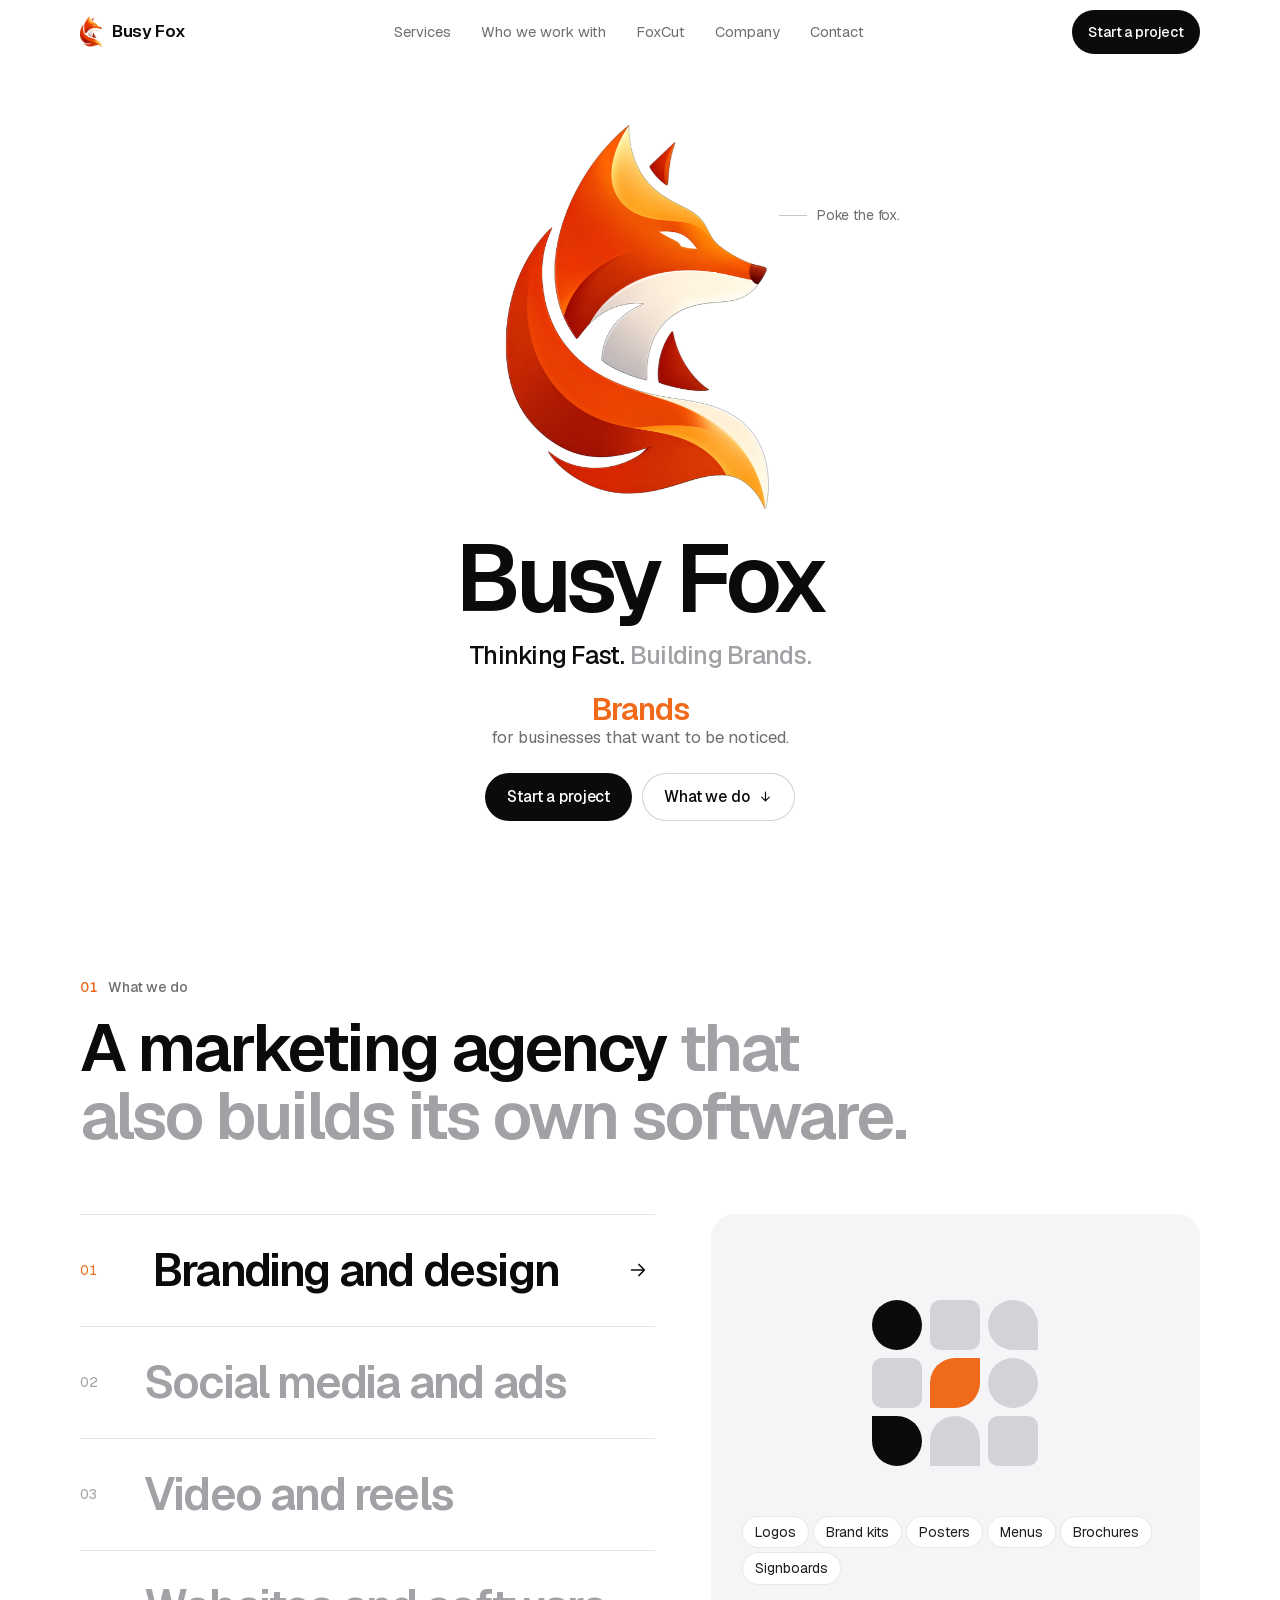
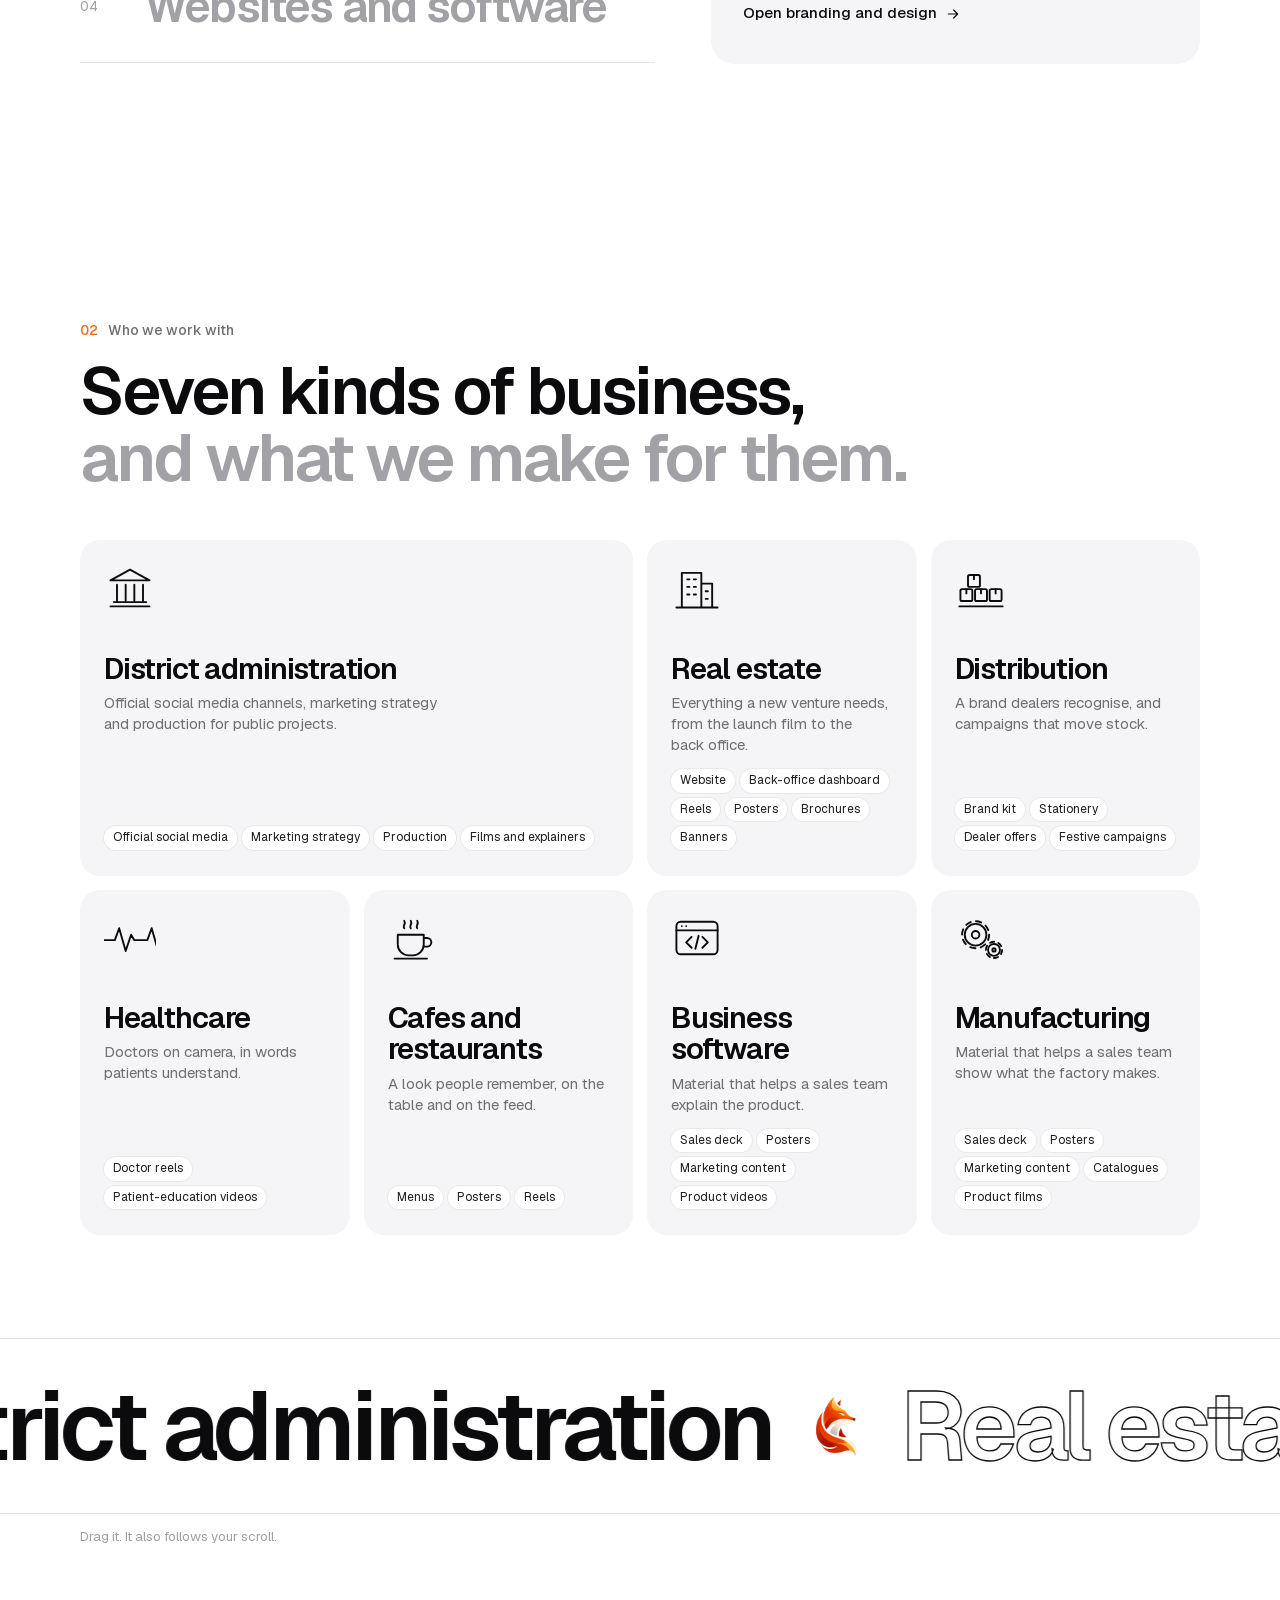
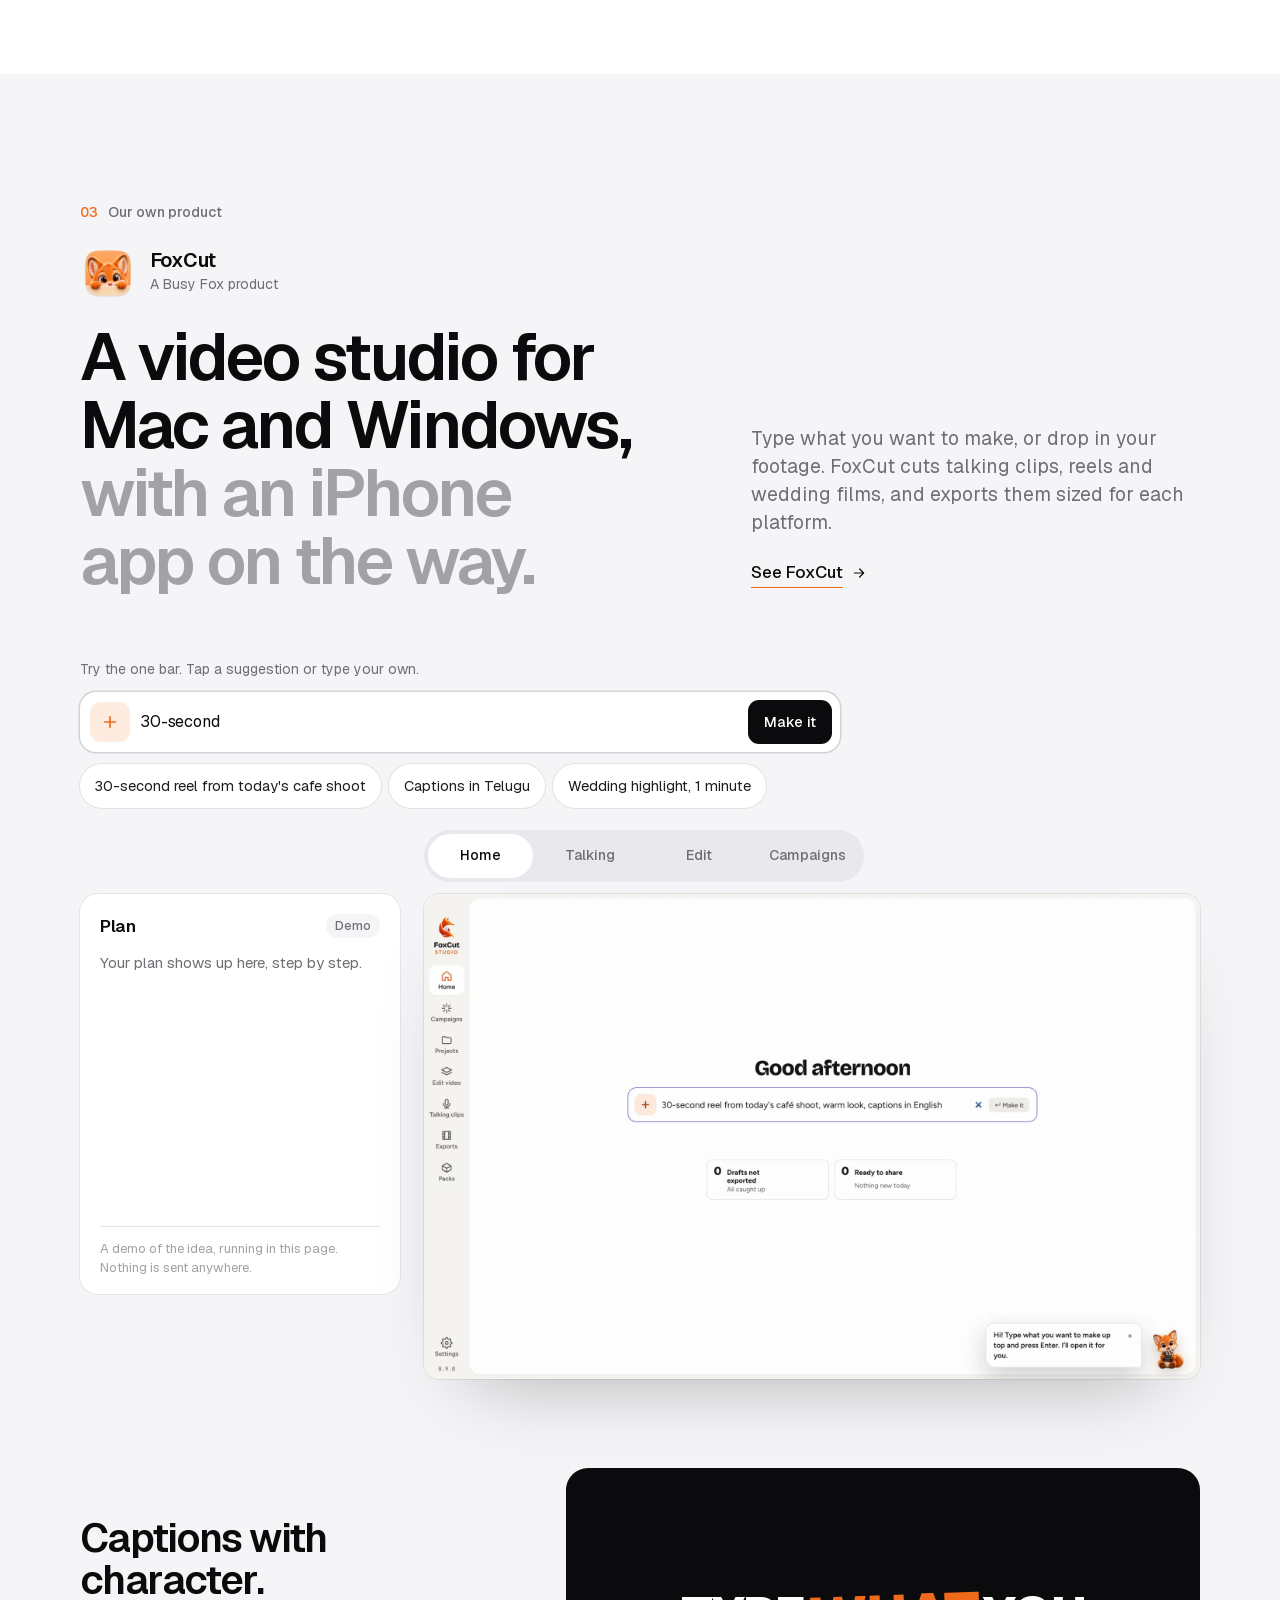
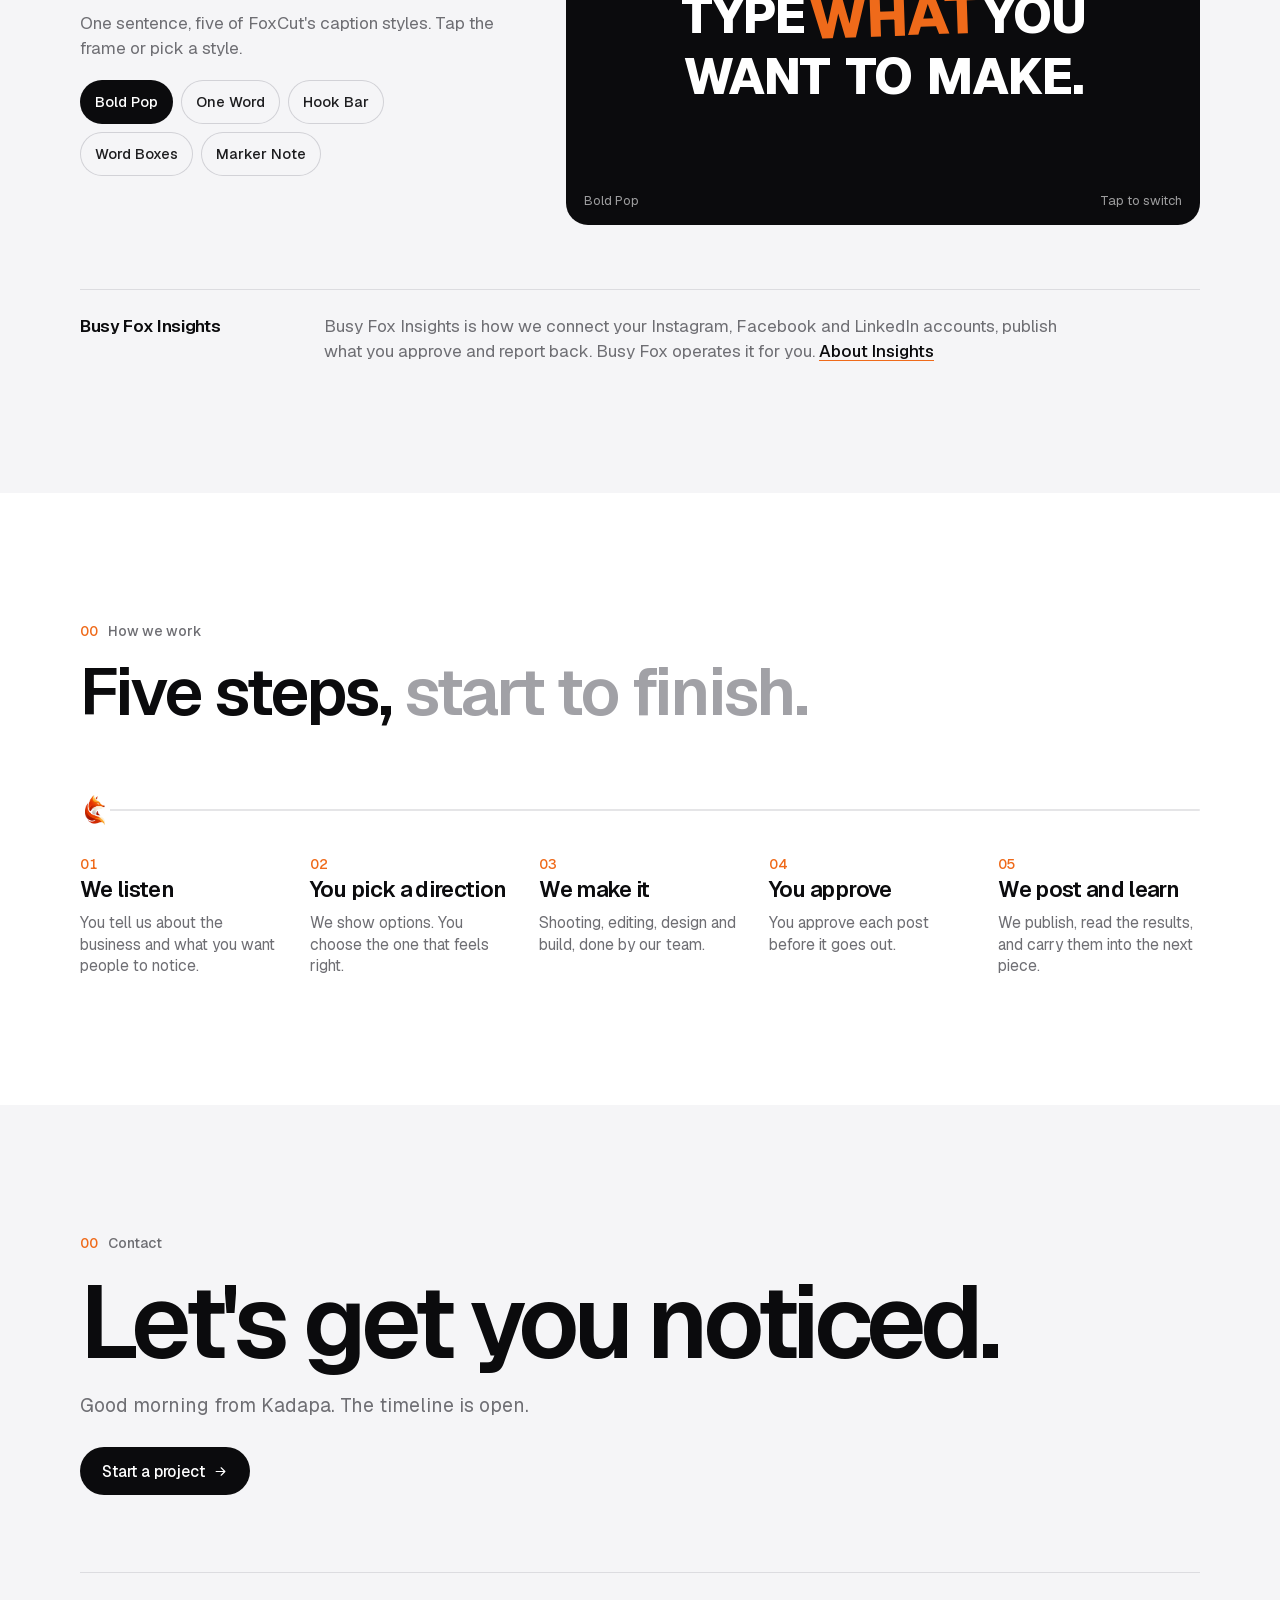
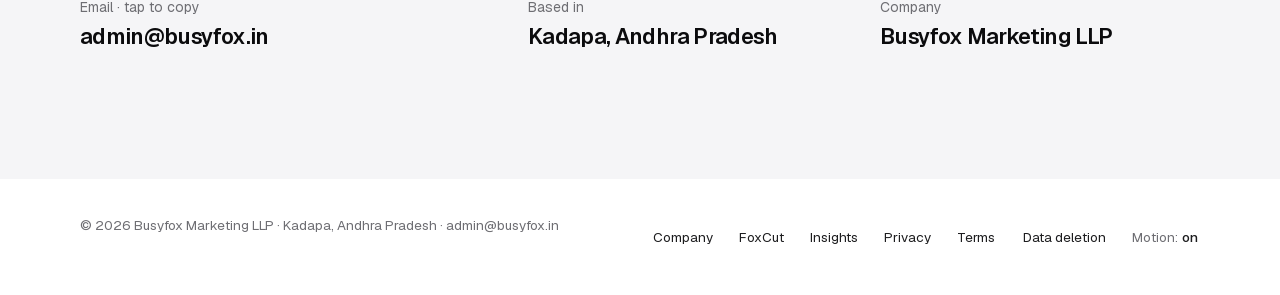
==== commit c32d0e12: "Add link preview image, sector details, copy updates Co-Authored-By: Claude Fable 5.2 <noreply@anthr" ====
--- a/index.html
+++ b/index.html
@@ -11,7 +11,14 @@
 <meta property="og:title" content="Busy Fox · Thinking Fast. Building Brands.">
 <meta property="og:description" content="Busy Fox is a marketing agency in Kadapa that also builds its own software. Brands, ads, reels and websites.">
 <meta property="og:url" content="https://busyfox.in/">
-<meta property="og:image" content="https://busyfox.in/assets/fox300.png">
+<meta property="og:image" content="https://busyfox.in/assets/og.jpg">
+<meta property="og:image:secure_url" content="https://busyfox.in/assets/og.jpg">
+<meta property="og:image:type" content="image/jpeg">
+<meta property="og:image:width" content="1200">
+<meta property="og:image:height" content="630">
+<meta property="og:image:alt" content="Busy Fox. Thinking Fast. Building Brands.">
+<meta name="twitter:card" content="summary_large_image">
+<meta name="twitter:image" content="https://busyfox.in/assets/og.jpg">
 <meta name="theme-color" content="#ffffff">
 <link rel="icon" href="assets/fox300.png">
 <link rel="preload" as="font" type="font/woff2" href="assets/fonts/geist-latin.woff2" crossorigin>
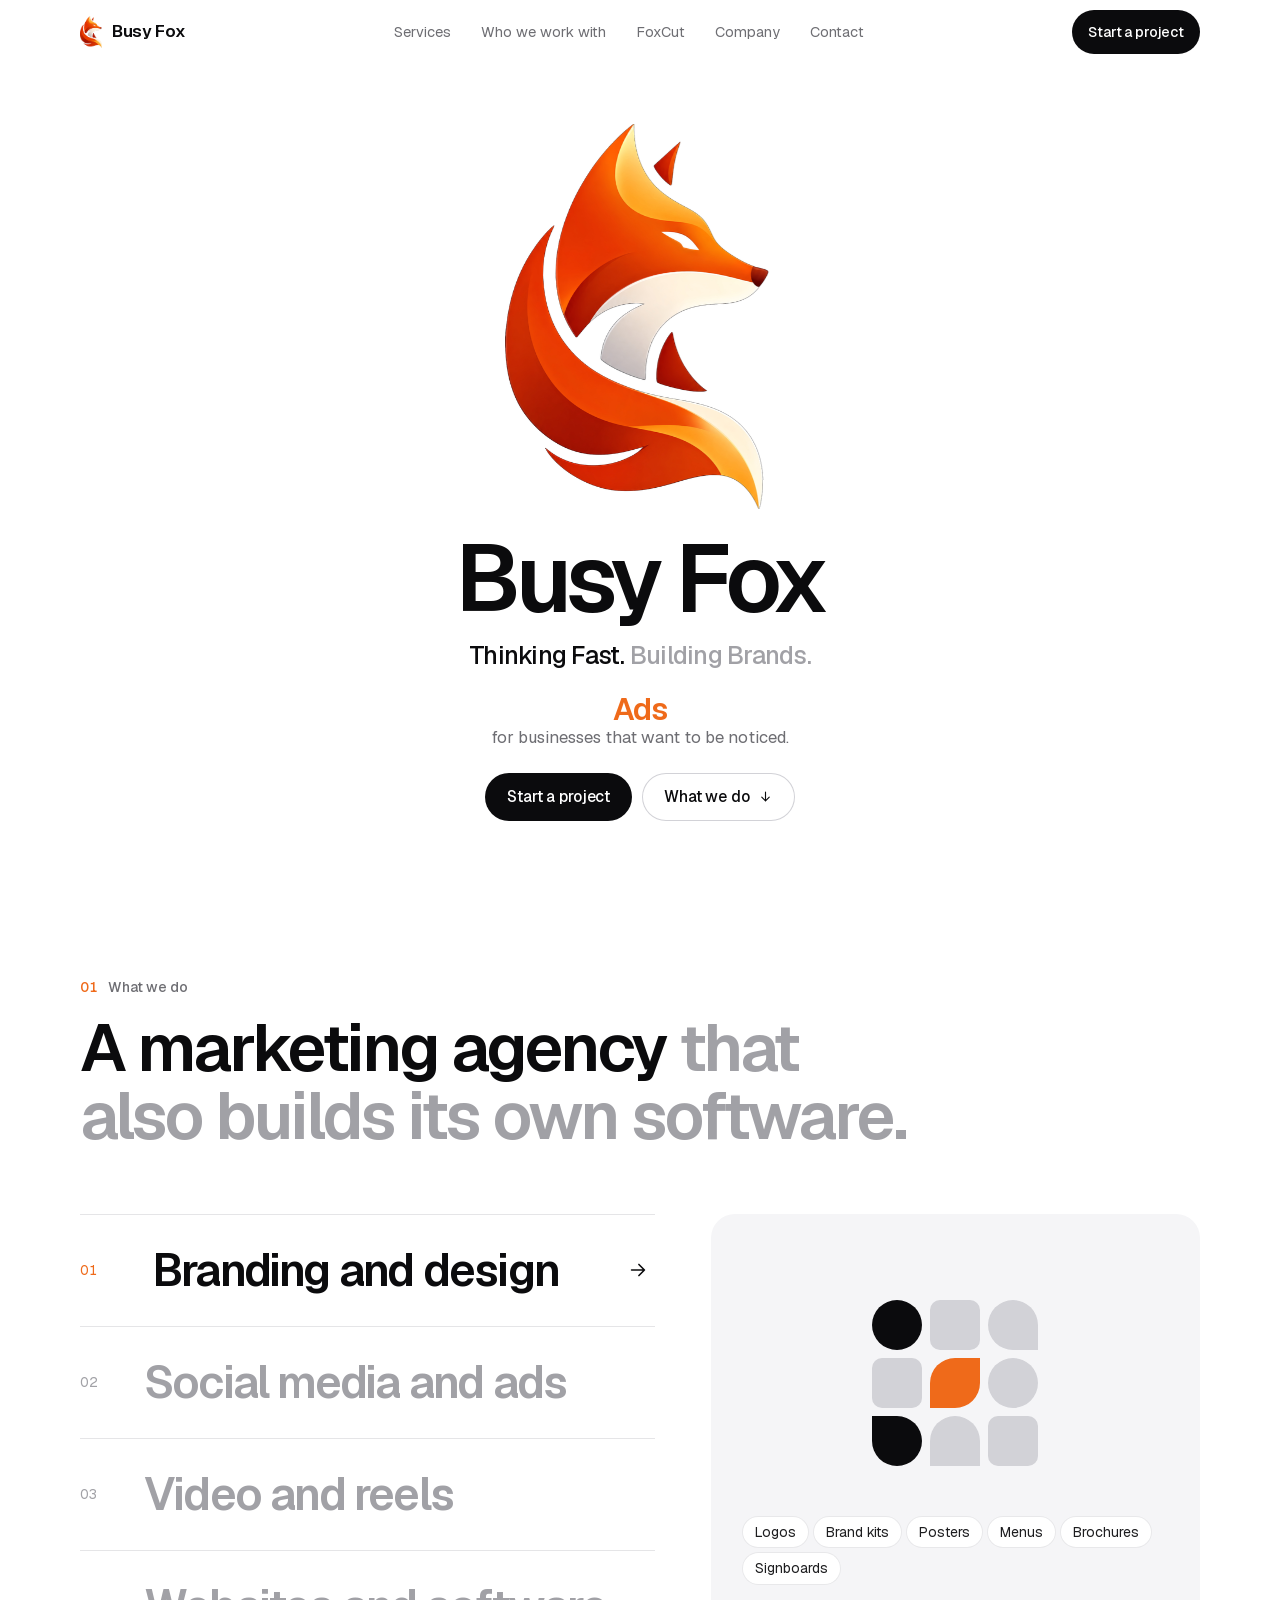
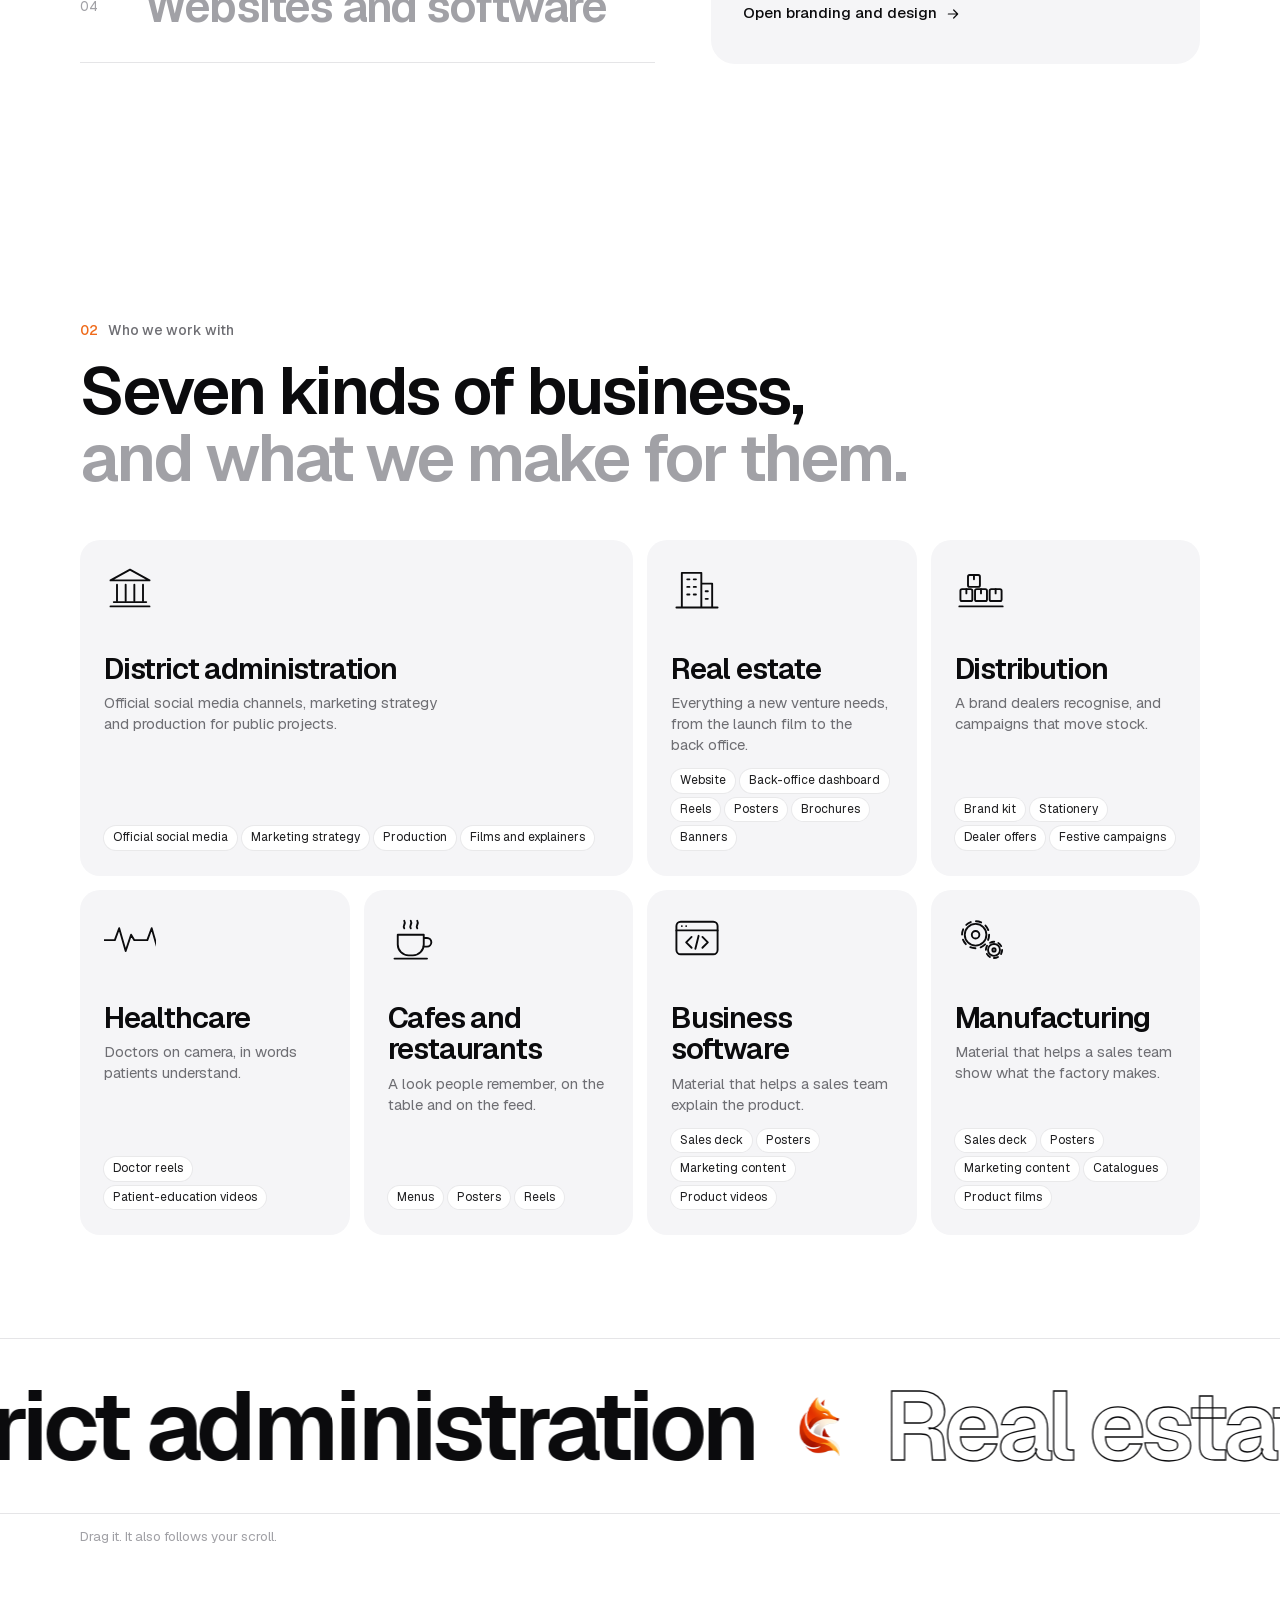
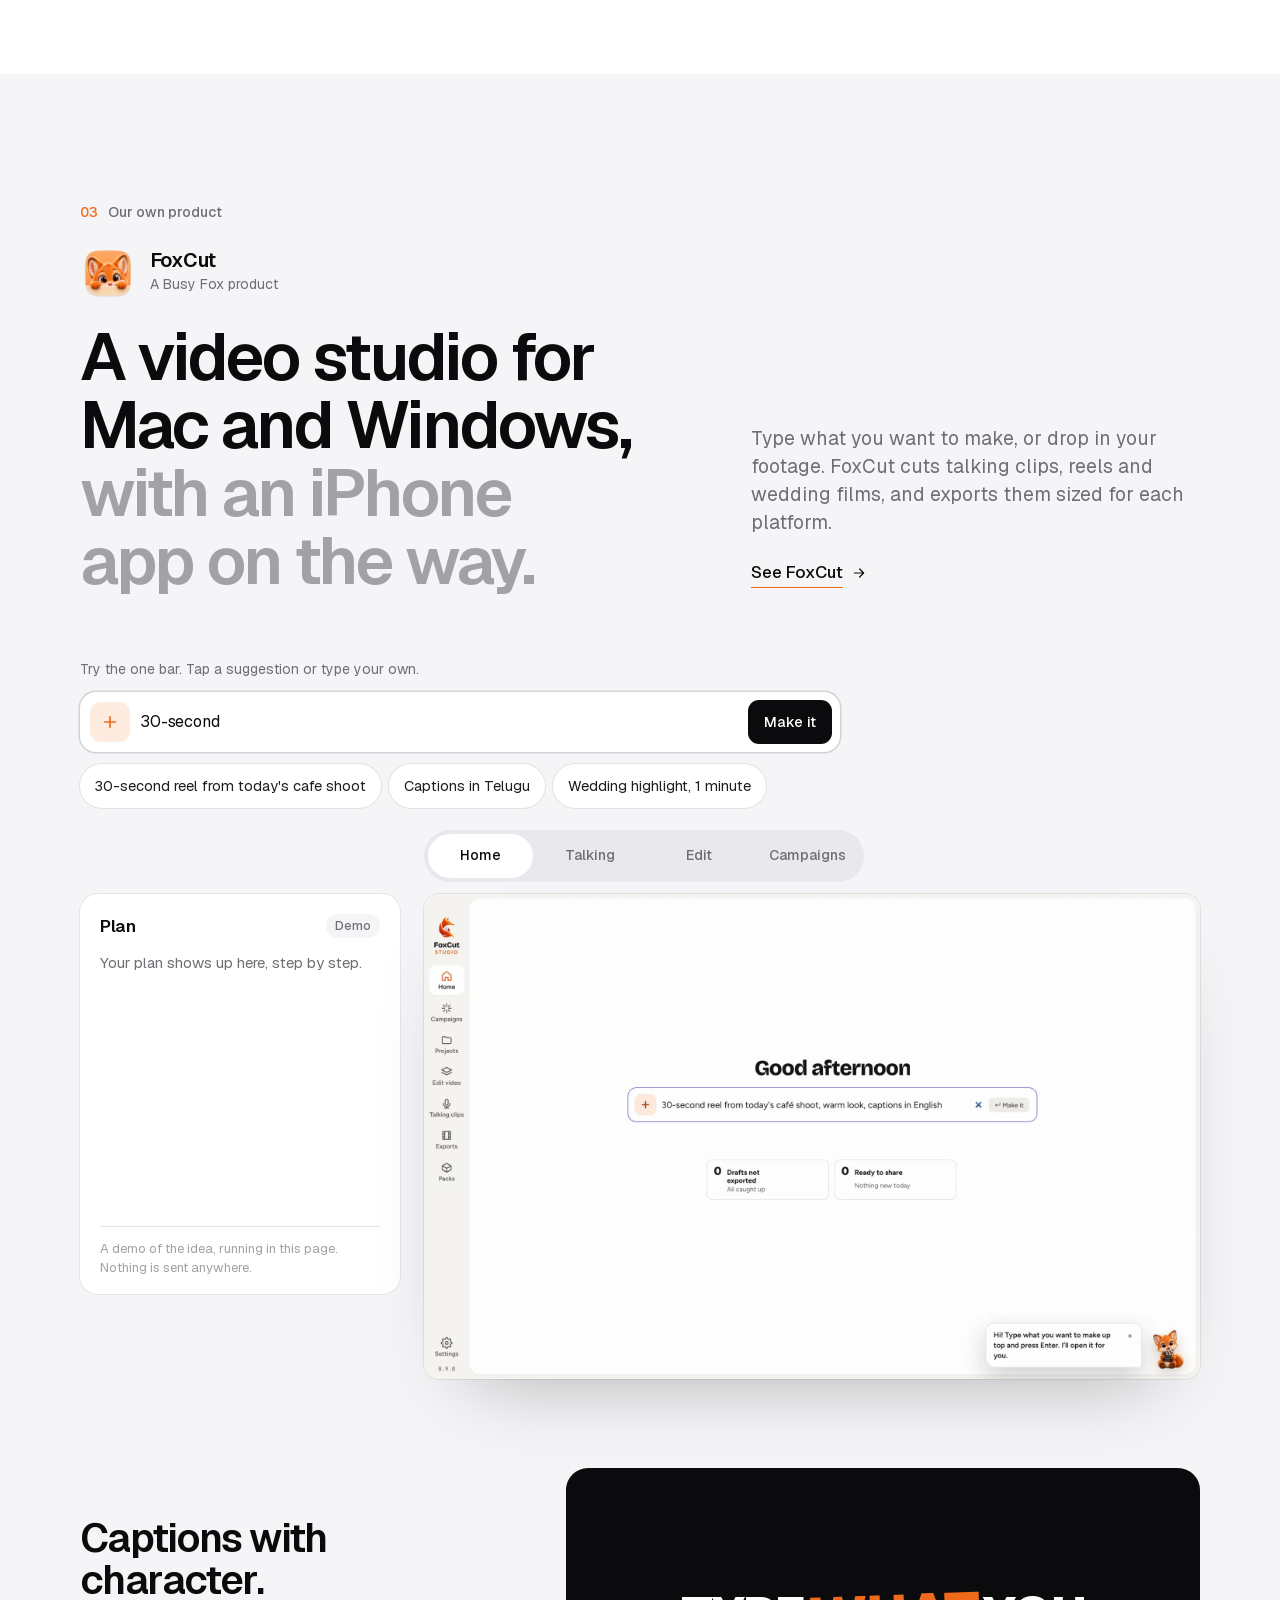
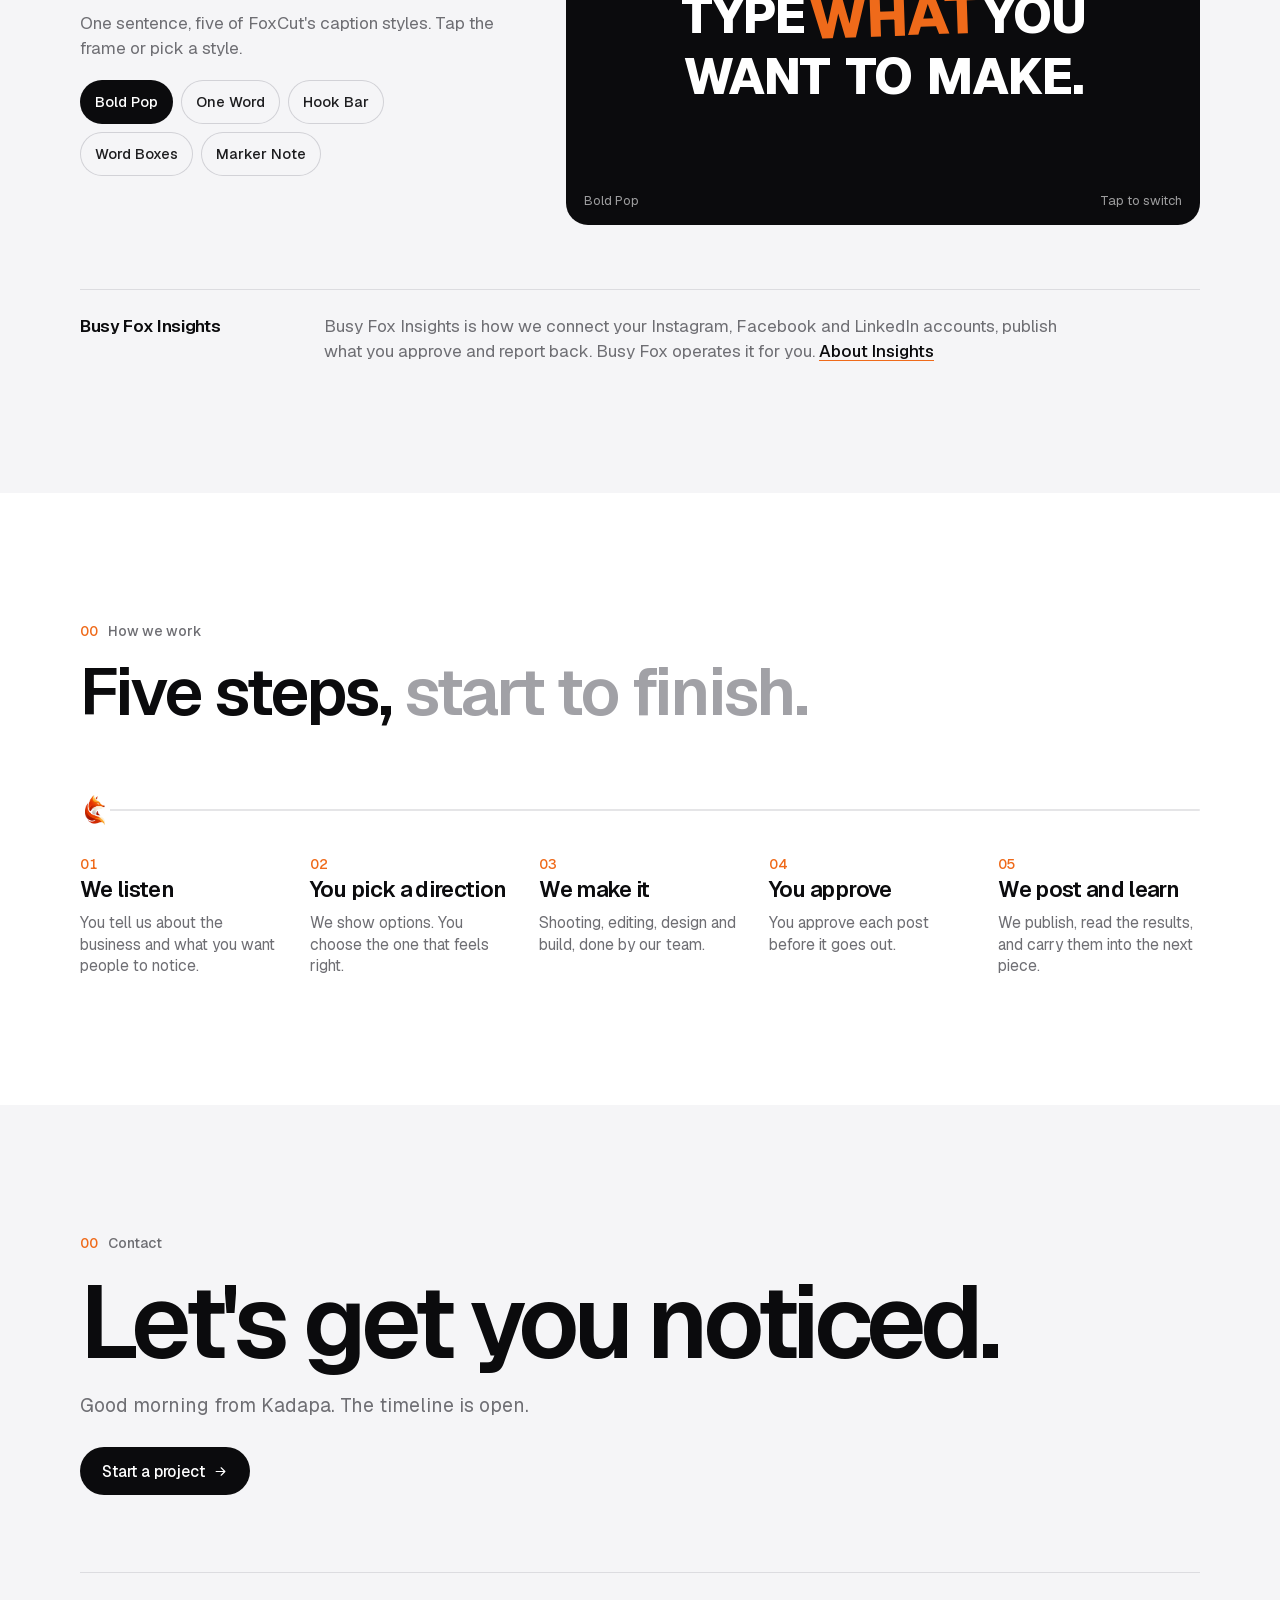
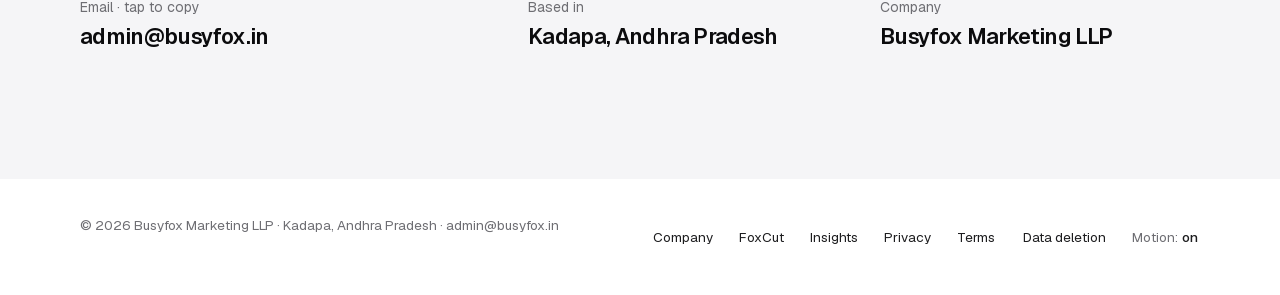
==== commit 419dc488: "Remove the caption beside the fox Co-Authored-By: Claude Fable 5.2 <noreply@anthropic.com>" ====
--- a/index.html
+++ b/index.html
@@ -69,7 +69,7 @@
         </div>
       </div>
     </div></div>
-    <p class="quip" id="quip" aria-live="polite"><span id="quipText">Poke the fox.</span></p>
+    <p class="quip" id="quip" hidden><span id="quipText">Poke the fox.</span></p>
   </div>
   <h1 aria-label="Busy Fox"><span class="w" aria-hidden="true"><i style="--d:0">Busy</i></span> <span class="w" aria-hidden="true"><i style="--d:1">Fox</i></span></h1>
   <p class="tag" aria-label="Thinking Fast. Building Brands."><span class="w" aria-hidden="true"><i style="--d:3">Thinking</i></span> <span class="w" aria-hidden="true"><i style="--d:4">Fast.</i></span> <span class="w g" aria-hidden="true"><i style="--d:5">Building</i></span> <span class="w g" aria-hidden="true"><i style="--d:6">Brands.</i></span></p>
--- a/assets/site.css
+++ b/assets/site.css
@@ -98,6 +98,7 @@
 @keyframes foxIn{ from{ opacity:0; transform:scale(.985); } to{ opacity:1; transform:none; } }
 .quip{ position:absolute; left:50%; top:100%; margin-top:4px; width:240px; margin-left:-120px; text-align:center; font-size:14px; color:var(--mute); letter-spacing:-.01em; pointer-events:none; }
 .quip span{ display:inline-block; }
+.quip{ display:none !important; }
 .js .quip span{ animation:up .9s var(--ease) 1s both; }
 @media (min-width:900px){
   .quip{ left:100%; top:20%; margin:0 0 0 6px; width:auto; white-space:nowrap; text-align:left; display:flex; align-items:center; gap:10px; }
